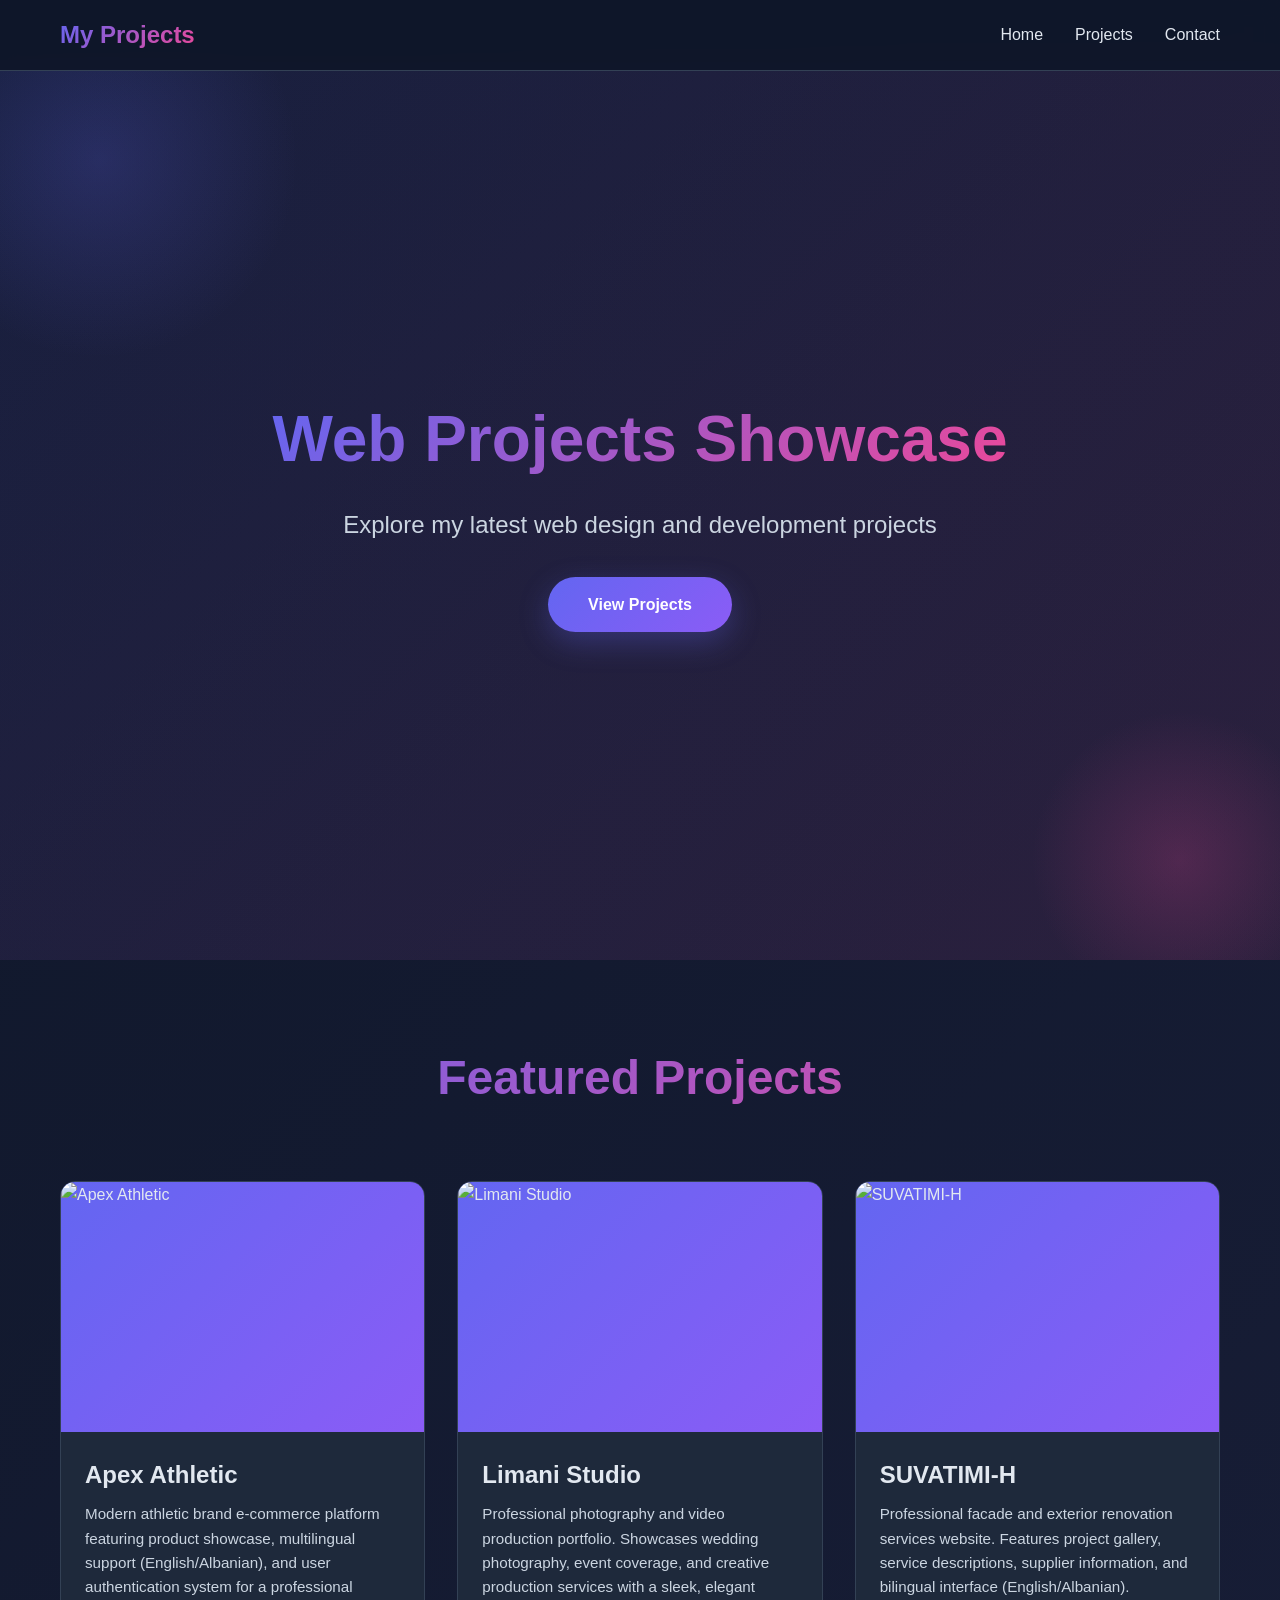
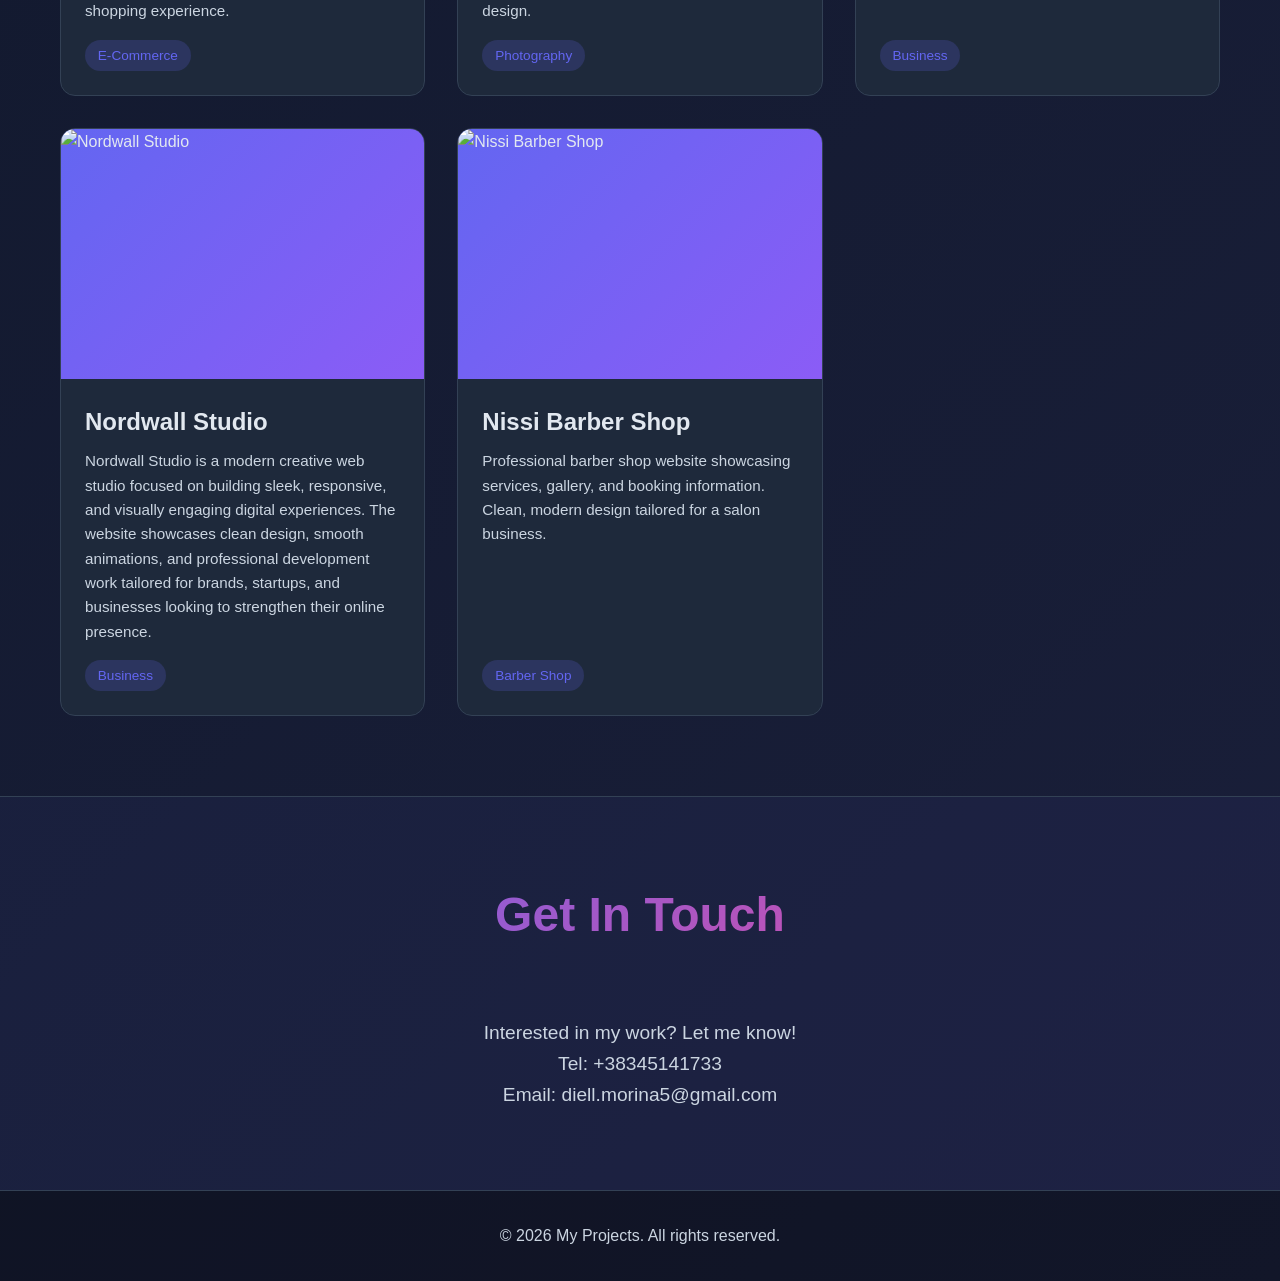
==== index.html @ 48c9862f "Add files via upload" ====
<!DOCTYPE html>
<html lang="en">
<head>
    <meta charset="UTF-8">
    <meta name="viewport" content="width=device-width, initial-scale=1.0">
    <title>My Projects - Web Portfolio</title>
    <link rel="stylesheet" href="styles.css">
</head>
<body>
    <!-- Navigation Bar -->
    <nav class="navbar">
        <div class="container">
            <div class="logo">My Projects</div>
            <div class="hamburger" id="hamburger">
                <span></span>
                <span></span>
                <span></span>
            </div>
            <ul class="nav-links" id="navLinks">
                <li><a href="#home">Home</a></li>
                <li><a href="#projects">Projects</a></li>
                <li><a href="#contact">Contact</a></li>
            </ul>
        </div>
    </nav>

    <!-- Hero Section -->
    <section id="home" class="hero">
        <div class="hero-content">
            <h1>Web Projects Showcase</h1>
            <p>Explore my latest web design and development projects</p>
            <a href="#projects" class="cta-button">View Projects</a>
        </div>
    </section>

    <!-- Projects Section -->
    <section id="projects" class="projects">
        <div class="container">
            <h2 class="section-title">Featured Projects</h2>
            <div class="projects-grid" id="projectsContainer">
                <!-- Projects will be loaded here dynamically -->
            </div>
        </div>
    </section>

    <!-- Modal for Project Details -->
    <div id="projectModal" class="modal">
        <div class="modal-content">
            <span class="close">&times;</span>
            <div class="modal-body">
                <img id="modalImage" src="" alt="Project">
                <div class="modal-details">
                    <h2 id="modalTitle"></h2>
                    <p id="modalDescription"></p>
                    <a id="modalLink" href="" target="_blank" class="visit-button">Visit Website</a>
                </div>
            </div>
        </div>
    </div>

    <!-- Contact Section -->
    <section id="contact" class="contact">
        <div class="container">
            <h2 class="section-title">Get In Touch</h2>
            <p>Interested in my work? Let me know!</p>
            <p>Tel: +38345141733</p>
            <p>Email: diell.morina5@gmail.com</p>
        </div>
    </section>

    <!-- Footer -->
    <footer class="footer">
        <div class="container">
            <p>&copy; 2026 My Projects. All rights reserved.</p>
        </div>
    </footer>

    <script src="script.js"></script>
</body>
</html>
---- styles.css ----
* {
    margin: 0;
    padding: 0;
    box-sizing: border-box;
}

:root {
    --primary-color: #6366f1;
    --secondary-color: #8b5cf6;
    --accent-color: #ec4899;
    --dark-bg: #0f172a;
    --card-bg: #1e293b;
    --text-light: #e2e8f0;
    --text-muted: #cbd5e1;
    --border-color: #334155;
}

body {
    font-family: 'Segoe UI', Tahoma, Geneva, Verdana, sans-serif;
    background: linear-gradient(135deg, var(--dark-bg) 0%, #1a1f3a 100%);
    color: var(--text-light);
    line-height: 1.6;
    overflow-x: hidden;
}

.container {
    max-width: 1200px;
    margin: 0 auto;
    padding: 0 20px;
}

/* Navigation Bar */
.navbar {
    position: fixed;
    top: 0;
    width: 100%;
    background: rgba(15, 23, 42, 0.95);
    backdrop-filter: blur(10px);
    border-bottom: 1px solid var(--border-color);
    z-index: 1000;
    padding: 1rem 0;
}

.navbar .container {
    display: flex;
    justify-content: space-between;
    align-items: center;
}

.logo {
    font-size: 1.5rem;
    font-weight: 700;
    background: linear-gradient(135deg, var(--primary-color), var(--accent-color));
    -webkit-background-clip: text;
    -webkit-text-fill-color: transparent;
    background-clip: text;
}

.nav-links {
    display: flex;
    list-style: none;
    gap: 2rem;
}

.nav-links a {
    color: var(--text-light);
    text-decoration: none;
    transition: color 0.3s ease;
    padding: 0.5rem 0;
}

.nav-links a:hover {
    color: var(--primary-color);
}

/* Hamburger Menu */
.hamburger {
    display: none;
    flex-direction: column;
    cursor: pointer;
    gap: 5px;
    z-index: 1001;
}

.hamburger span {
    width: 25px;
    height: 3px;
    background: var(--text-light);
    border-radius: 3px;
    transition: all 0.3s ease;
}

.hamburger.active span:nth-child(1) {
    transform: rotate(45deg) translate(10px, 10px);
}

.hamburger.active span:nth-child(2) {
    opacity: 0;
}

.hamburger.active span:nth-child(3) {
    transform: rotate(-45deg) translate(7px, -7px);
}

/* Hero Section */
.hero {
    margin-top: 60px;
    min-height: 100vh;
    display: flex;
    align-items: center;
    justify-content: center;
    background: linear-gradient(135deg, rgba(99, 102, 241, 0.1) 0%, rgba(236, 72, 153, 0.1) 100%);
    position: relative;
    overflow: hidden;
}

.hero::before {
    content: '';
    position: absolute;
    width: 400px;
    height: 400px;
    background: radial-gradient(circle, rgba(99, 102, 241, 0.2) 0%, transparent 70%);
    border-radius: 50%;
    top: -100px;
    left: -100px;
    animation: float 6s ease-in-out infinite;
}

.hero::after {
    content: '';
    position: absolute;
    width: 300px;
    height: 300px;
    background: radial-gradient(circle, rgba(236, 72, 153, 0.2) 0%, transparent 70%);
    border-radius: 50%;
    bottom: -50px;
    right: -50px;
    animation: float 8s ease-in-out infinite reverse;
}

.hero-content {
    position: relative;
    z-index: 1;
    text-align: center;
    animation: slideUp 0.8s ease-out;
}

.hero h1 {
    font-size: 4rem;
    font-weight: 800;
    margin-bottom: 1rem;
    background: linear-gradient(135deg, var(--primary-color), var(--accent-color));
    -webkit-background-clip: text;
    -webkit-text-fill-color: transparent;
    background-clip: text;
}

.hero p {
    font-size: 1.5rem;
    color: var(--text-muted);
    margin-bottom: 2rem;
}

.cta-button {
    display: inline-block;
    padding: 15px 40px;
    background: linear-gradient(135deg, var(--primary-color), var(--secondary-color));
    color: white;
    text-decoration: none;
    border-radius: 50px;
    font-weight: 600;
    transition: all 0.3s ease;
    box-shadow: 0 10px 30px rgba(99, 102, 241, 0.3);
}

.cta-button:hover {
    transform: translateY(-3px);
    box-shadow: 0 15px 40px rgba(99, 102, 241, 0.4);
}

/* Projects Section */
.projects {
    padding: 80px 0;
    position: relative;
}

.section-title {
    font-size: 3rem;
    font-weight: 800;
    text-align: center;
    margin-bottom: 4rem;
    background: linear-gradient(135deg, var(--primary-color), var(--accent-color));
    -webkit-background-clip: text;
    -webkit-text-fill-color: transparent;
    background-clip: text;
}

.projects-grid {
    display: grid;
    grid-template-columns: repeat(auto-fill, minmax(320px, 1fr));
    gap: 2rem;
    animation: slideUp 0.8s ease-out 0.2s both;
}

.project-card {
    background: var(--card-bg);
    border: 1px solid var(--border-color);
    border-radius: 15px;
    overflow: hidden;
    cursor: pointer;
    transition: all 0.3s ease;
    display: flex;
    flex-direction: column;
    height: 100%;
}

.project-card:hover {
    transform: translateY(-10px);
    border-color: var(--primary-color);
    box-shadow: 0 20px 40px rgba(99, 102, 241, 0.2);
}

.project-image {
    width: 100%;
    height: 250px;
    object-fit: cover;
    background: linear-gradient(135deg, var(--primary-color), var(--secondary-color));
    position: relative;
}

.project-info {
    padding: 1.5rem;
    flex-grow: 1;
    display: flex;
    flex-direction: column;
}

.project-title {
    font-size: 1.5rem;
    font-weight: 700;
    margin-bottom: 0.5rem;
    color: var(--text-light);
}

.project-description {
    color: var(--text-muted);
    font-size: 0.95rem;
    margin-bottom: 1rem;
    flex-grow: 1;
}

.project-tag {
    display: inline-block;
    background: rgba(99, 102, 241, 0.2);
    color: var(--primary-color);
    padding: 0.3rem 0.8rem;
    border-radius: 20px;
    font-size: 0.85rem;
    margin-top: auto;
    width: fit-content;
}

/* Modal */
.modal {
    display: none;
    position: fixed;
    z-index: 2000;
    left: 0;
    top: 0;
    width: 100%;
    height: 100%;
    background: rgba(0, 0, 0, 0.7);
    backdrop-filter: blur(5px);
    animation: fadeIn 0.3s ease;
}

.modal-content {
    background: var(--card-bg);
    margin: 5% auto;
    padding: 0;
    border-radius: 15px;
    width: 90%;
    max-width: 800px;
    border: 1px solid var(--border-color);
    overflow: hidden;
    animation: slideDown 0.3s ease;
}

.modal-body {
    display: grid;
    grid-template-columns: 1fr 1fr;
    gap: 2rem;
    padding: 2rem;
}

#modalImage {
    width: 100%;
    height: 300px;
    object-fit: cover;
    border-radius: 10px;
}

.modal-details h2 {
    font-size: 2rem;
    margin-bottom: 1rem;
    color: var(--text-light);
}

.modal-details p {
    color: var(--text-muted);
    margin-bottom: 1.5rem;
    line-height: 1.8;
}

.visit-button {
    display: inline-block;
    padding: 12px 30px;
    background: linear-gradient(135deg, var(--primary-color), var(--secondary-color));
    color: white;
    text-decoration: none;
    border-radius: 8px;
    font-weight: 600;
    transition: all 0.3s ease;
}

.visit-button:hover {
    transform: scale(1.05);
    box-shadow: 0 10px 25px rgba(99, 102, 241, 0.3);
}

.close {
    position: absolute;
    right: 20px;
    top: 20px;
    font-size: 2rem;
    font-weight: bold;
    color: var(--text-muted);
    cursor: pointer;
    transition: color 0.3s ease;
    z-index: 10;
}

.close:hover {
    color: var(--text-light);
}

/* Contact Section */
.contact {
    padding: 80px 0;
    text-align: center;
    background: rgba(99, 102, 241, 0.05);
    border-top: 1px solid var(--border-color);
}

.contact p {
    font-size: 1.2rem;
    color: var(--text-muted);
}

/* Footer */
.footer {
    background: rgba(0, 0, 0, 0.3);
    border-top: 1px solid var(--border-color);
    padding: 2rem 0;
    text-align: center;
    color: var(--text-muted);
}

/* Animations */
@keyframes float {
    0%, 100% {
        transform: translate(0, 0);
    }
    50% {
        transform: translate(30px, 30px);
    }
}

@keyframes slideUp {
    from {
        opacity: 0;
        transform: translateY(30px);
    }
    to {
        opacity: 1;
        transform: translateY(0);
    }
}

@keyframes slideDown {
    from {
        opacity: 0;
        transform: translateY(-30px);
    }
    to {
        opacity: 1;
        transform: translateY(0);
    }
}

@keyframes fadeIn {
    from {
        opacity: 0;
    }
    to {
        opacity: 1;
    }
}

/* Responsive Design */
@media (max-width: 1024px) {
    .container {
        padding: 0 30px;
    }

    .hero h1 {
        font-size: 3rem;
    }

    .section-title {
        font-size: 2.5rem;
    }

    .projects-grid {
        grid-template-columns: repeat(auto-fill, minmax(280px, 1fr));
        gap: 1.5rem;
    }

    .navbar .container {
        padding: 0 20px;
    }
}

@media (max-width: 768px) {
    .container {
        padding: 0 20px;
    }

    .navbar .container {
        padding: 0 15px;
    }

    .hamburger {
        display: flex;
    }

    .nav-links {
        position: absolute;
        top: 70px;
        left: 0;
        width: 100%;
        flex-direction: column;
        background: rgba(15, 23, 42, 0.98);
        backdrop-filter: blur(10px);
        gap: 0;
        border-bottom: 1px solid var(--border-color);
        max-height: 0;
        overflow: hidden;
        transition: max-height 0.3s ease;
        z-index: 999;
    }

    .nav-links.active {
        max-height: 300px;
    }

    .nav-links li {
        padding: 1rem 0;
        border-bottom: 1px solid var(--border-color);
    }

    .nav-links a {
        display: block;
        padding: 0 20px;
    }

    .hero {
        margin-top: 70px;
        min-height: 70vh;
        padding: 2rem 0;
    }

    .hero::before,
    .hero::after {
        width: 250px;
        height: 250px;
        opacity: 0.5;
    }

    .hero h1 {
        font-size: 2.5rem;
        line-height: 1.2;
    }

    .hero p {
        font-size: 1.1rem;
    }

    .cta-button {
        padding: 12px 32px;
        font-size: 0.95rem;
    }

    .section-title {
        font-size: 2rem;
        margin-bottom: 2.5rem;
    }

    .projects {
        padding: 60px 0;
    }

    .projects-grid {
        grid-template-columns: 1fr;
        gap: 1.5rem;
    }

    .project-card {
        border-radius: 12px;
    }

    .project-image {
        height: 200px;
    }

    .project-info {
        padding: 1.2rem;
    }

    .project-title {
        font-size: 1.3rem;
    }

    .modal-content {
        width: 95%;
        margin: 20% auto;
        padding: 0;
    }

    .modal-body {
        grid-template-columns: 1fr;
        gap: 1.5rem;
        padding: 1.5rem;
    }

    #modalImage {
        height: 250px;
        max-height: 40vh;
    }

    .modal-details h2 {
        font-size: 1.5rem;
    }

    .modal-details p {
        font-size: 0.95rem;
    }

    .close {
        right: 15px;
        top: 15px;
        font-size: 1.5rem;
    }

    .contact {
        padding: 60px 0;
    }

    .contact p {
        font-size: 1rem;
        line-height: 1.8;
    }

    .footer {
        padding: 1.5rem 0;
    }
}

@media (max-width: 480px) {
    .container {
        padding: 0 15px;
    }

    .logo {
        font-size: 1.2rem;
    }

    .hamburger span {
        width: 22px;
        height: 2.5px;
    }

    .navbar {
        padding: 0.75rem 0;
    }

    .hero {
        margin-top: 60px;
        min-height: 60vh;
        padding: 1rem 0;
    }

    .hero::before,
    .hero::after {
        width: 150px;
        height: 150px;
        opacity: 0.3;
    }

    .hero h1 {
        font-size: 1.8rem;
        line-height: 1.2;
        margin-bottom: 1rem;
    }

    .hero p {
        font-size: 0.95rem;
        margin-bottom: 1.5rem;
    }

    .cta-button {
        padding: 11px 28px;
        font-size: 0.9rem;
        min-width: 120px;
    }

    .section-title {
        font-size: 1.5rem;
        margin-bottom: 2rem;
    }

    .projects {
        padding: 40px 0;
    }

    .projects-grid {
        gap: 1rem;
    }

    .project-card {
        border-radius: 10px;
    }

    .project-image {
        height: 180px;
    }

    .project-info {
        padding: 1rem;
    }

    .project-title {
        font-size: 1.1rem;
    }

    .project-description {
        font-size: 0.9rem;
        margin-bottom: 0.8rem;
    }

    .project-tag {
        font-size: 0.75rem;
        padding: 0.25rem 0.6rem;
    }

    .modal-content {
        width: 98%;
        margin: 30% auto;
    }

    .modal-body {
        padding: 1.2rem;
        gap: 1rem;
    }

    #modalImage {
        height: 180px;
        border-radius: 8px;
    }

    .modal-details h2 {
        font-size: 1.3rem;
        margin-bottom: 0.8rem;
    }

    .modal-details p {
        font-size: 0.9rem;
        margin-bottom: 1.2rem;
    }

    .visit-button {
        padding: 10px 25px;
        font-size: 0.9rem;
        min-width: 100px;
    }

    .close {
        right: 12px;
        top: 12px;
        font-size: 1.3rem;
    }

    .contact {
        padding: 40px 0;
    }

    .contact p {
        font-size: 0.9rem;
        line-height: 1.6;
        margin-bottom: 0.8rem;
    }

    .footer {
        padding: 1.2rem 0;
        font-size: 0.85rem;
    }
}

@media (max-width: 320px) {
    .logo {
        font-size: 1rem;
    }

    .hero h1 {
        font-size: 1.4rem;
    }

    .hero p {
        font-size: 0.85rem;
    }

    .cta-button {
        padding: 10px 24px;
        font-size: 0.85rem;
    }

    .section-title {
        font-size: 1.3rem;
    }

    .project-title {
        font-size: 1rem;
    }

    .contact p {
        font-size: 0.85rem;
    }
}
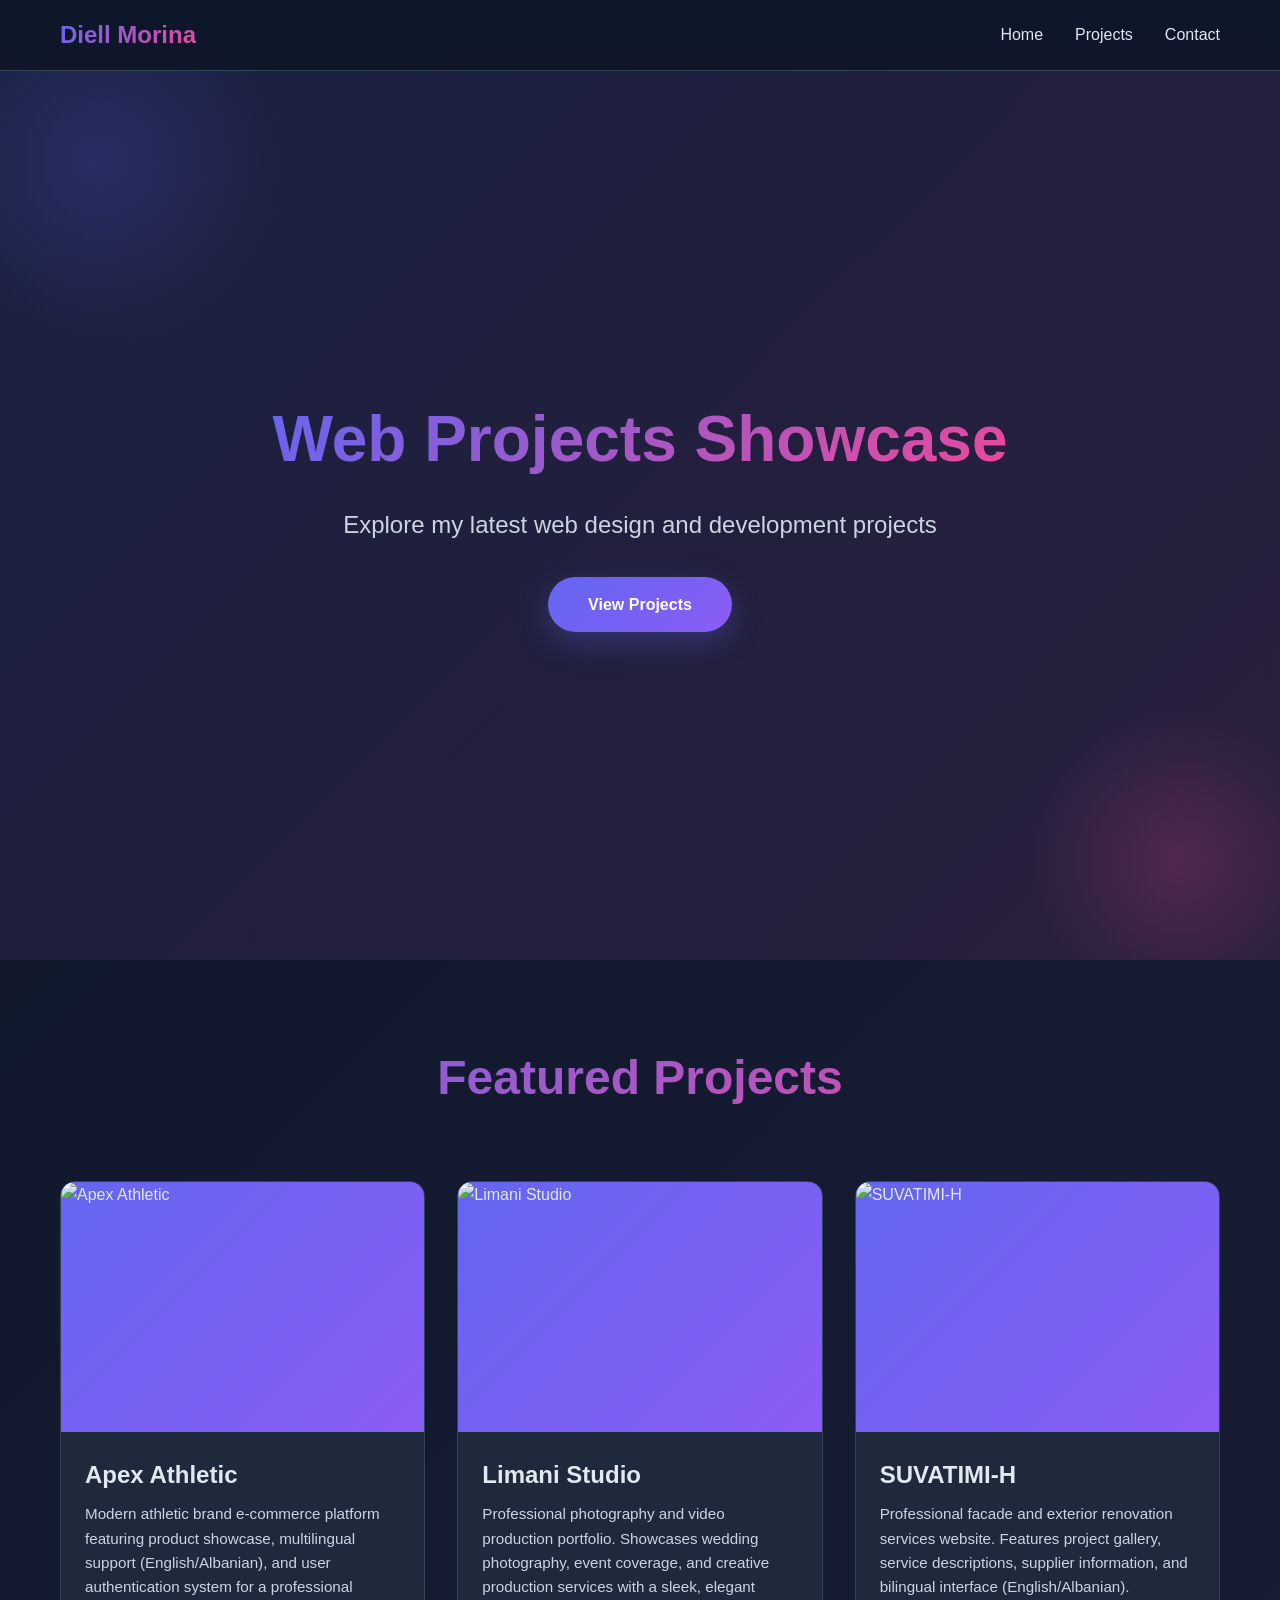
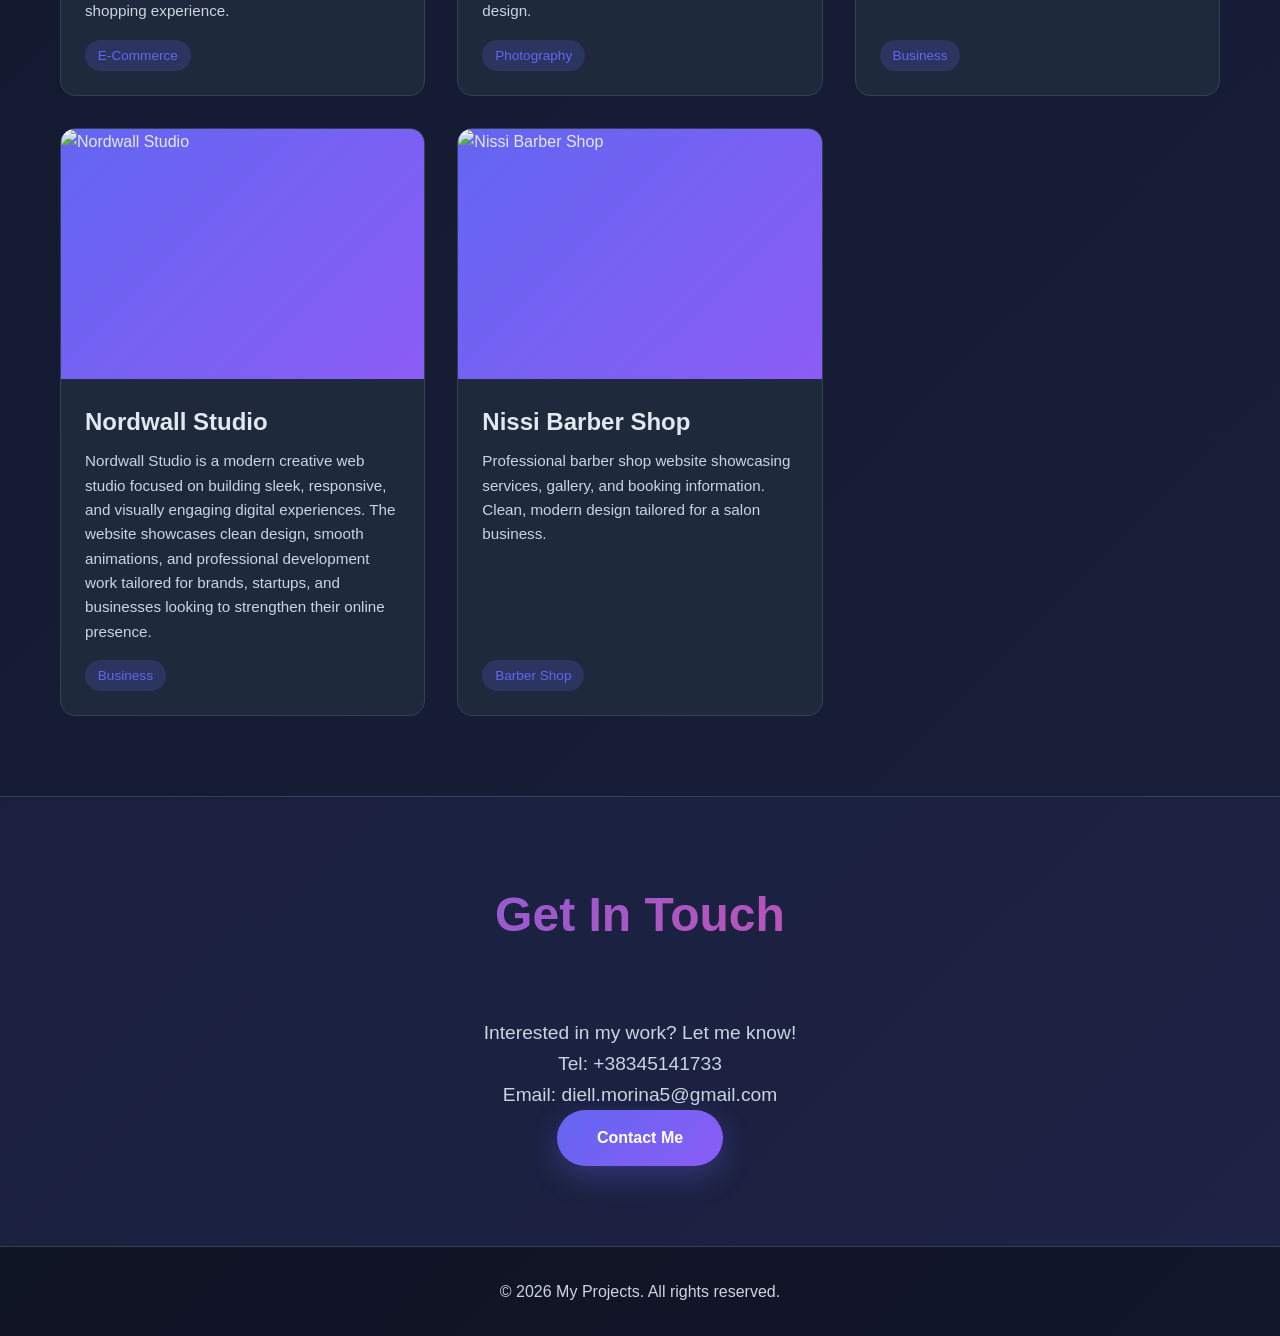
==== commit c16791b6: "Add files via upload" ====
--- a/index.html
+++ b/index.html
@@ -10,7 +10,7 @@
     <!-- Navigation Bar -->
     <nav class="navbar">
         <div class="container">
-            <div class="logo">My Projects</div>
+            <div class="logo">Diell Morina</div>
             <div class="hamburger" id="hamburger">
                 <span></span>
                 <span></span>
@@ -65,6 +65,7 @@
             <p>Interested in my work? Let me know!</p>
             <p>Tel: +38345141733</p>
             <p>Email: diell.morina5@gmail.com</p>
+            <a href="contact.html" class="cta-button contact-me">Contact Me</a>
         </div>
     </section>
 
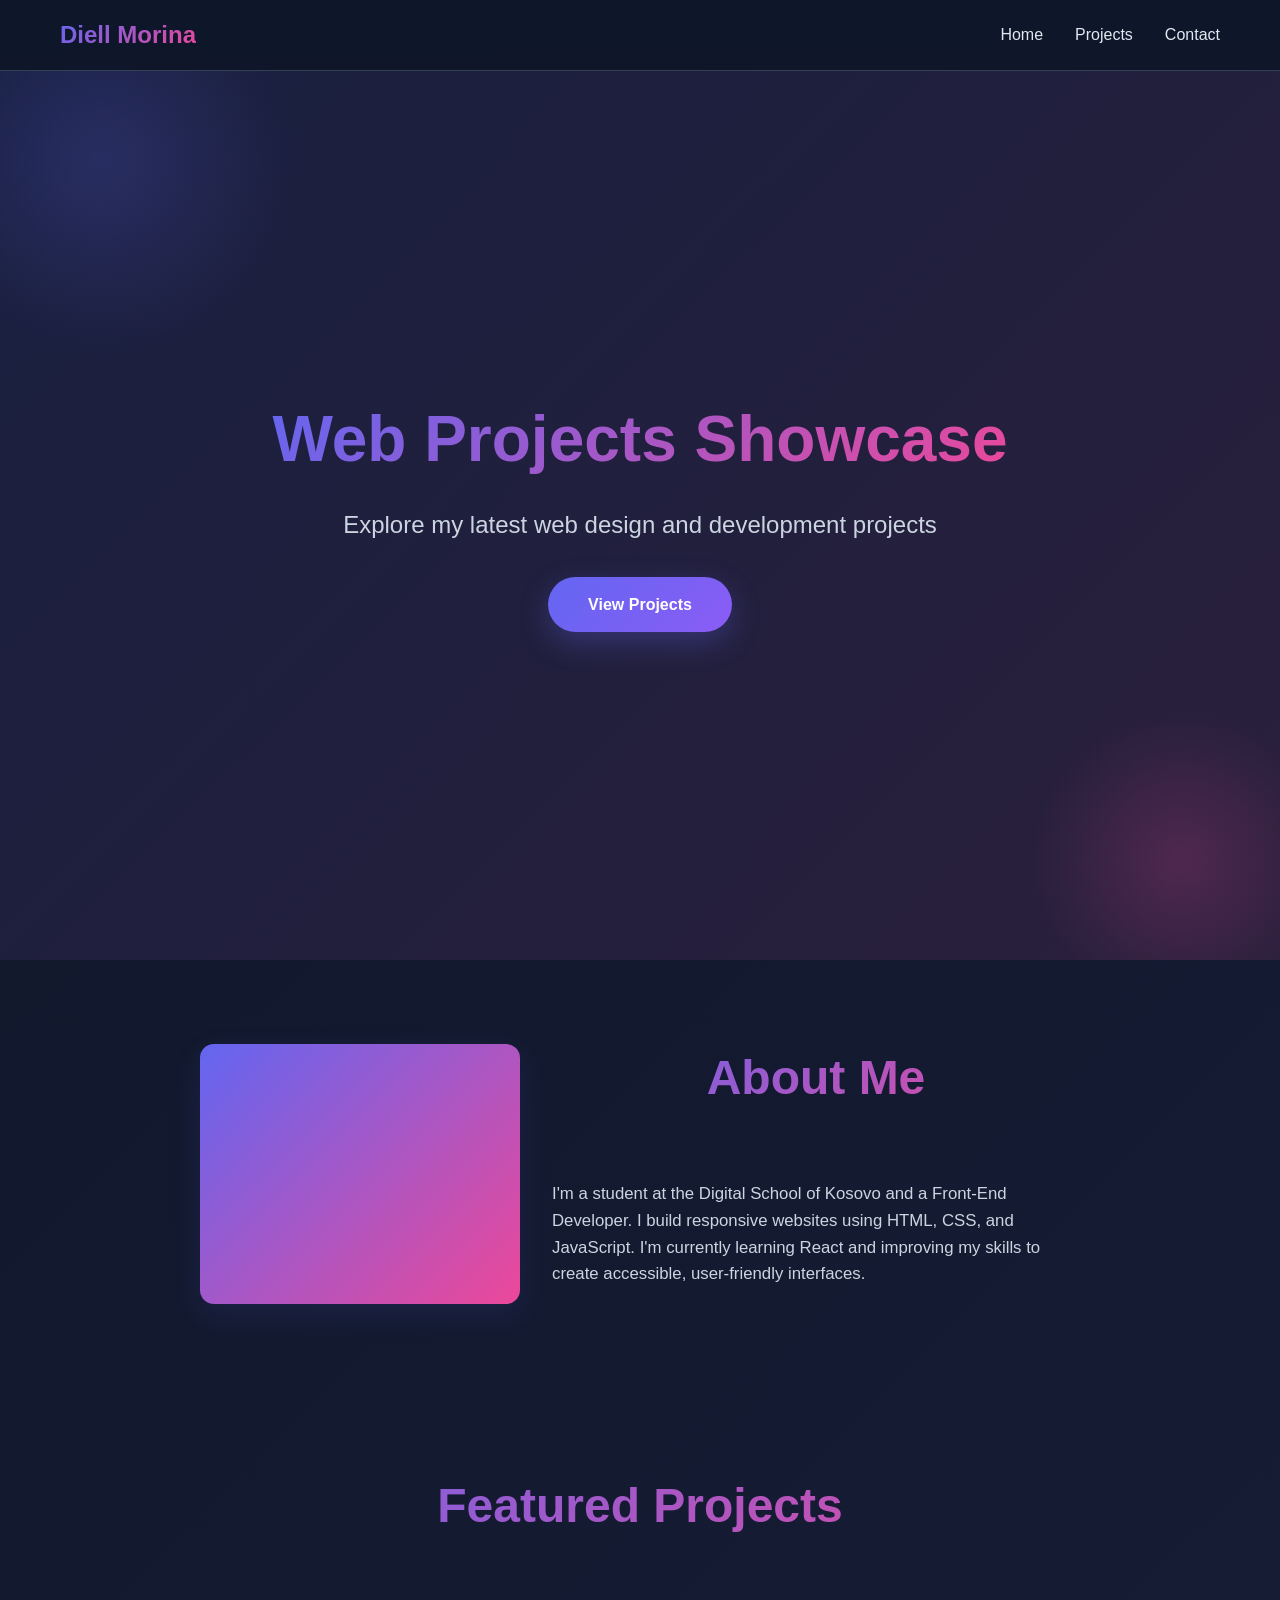
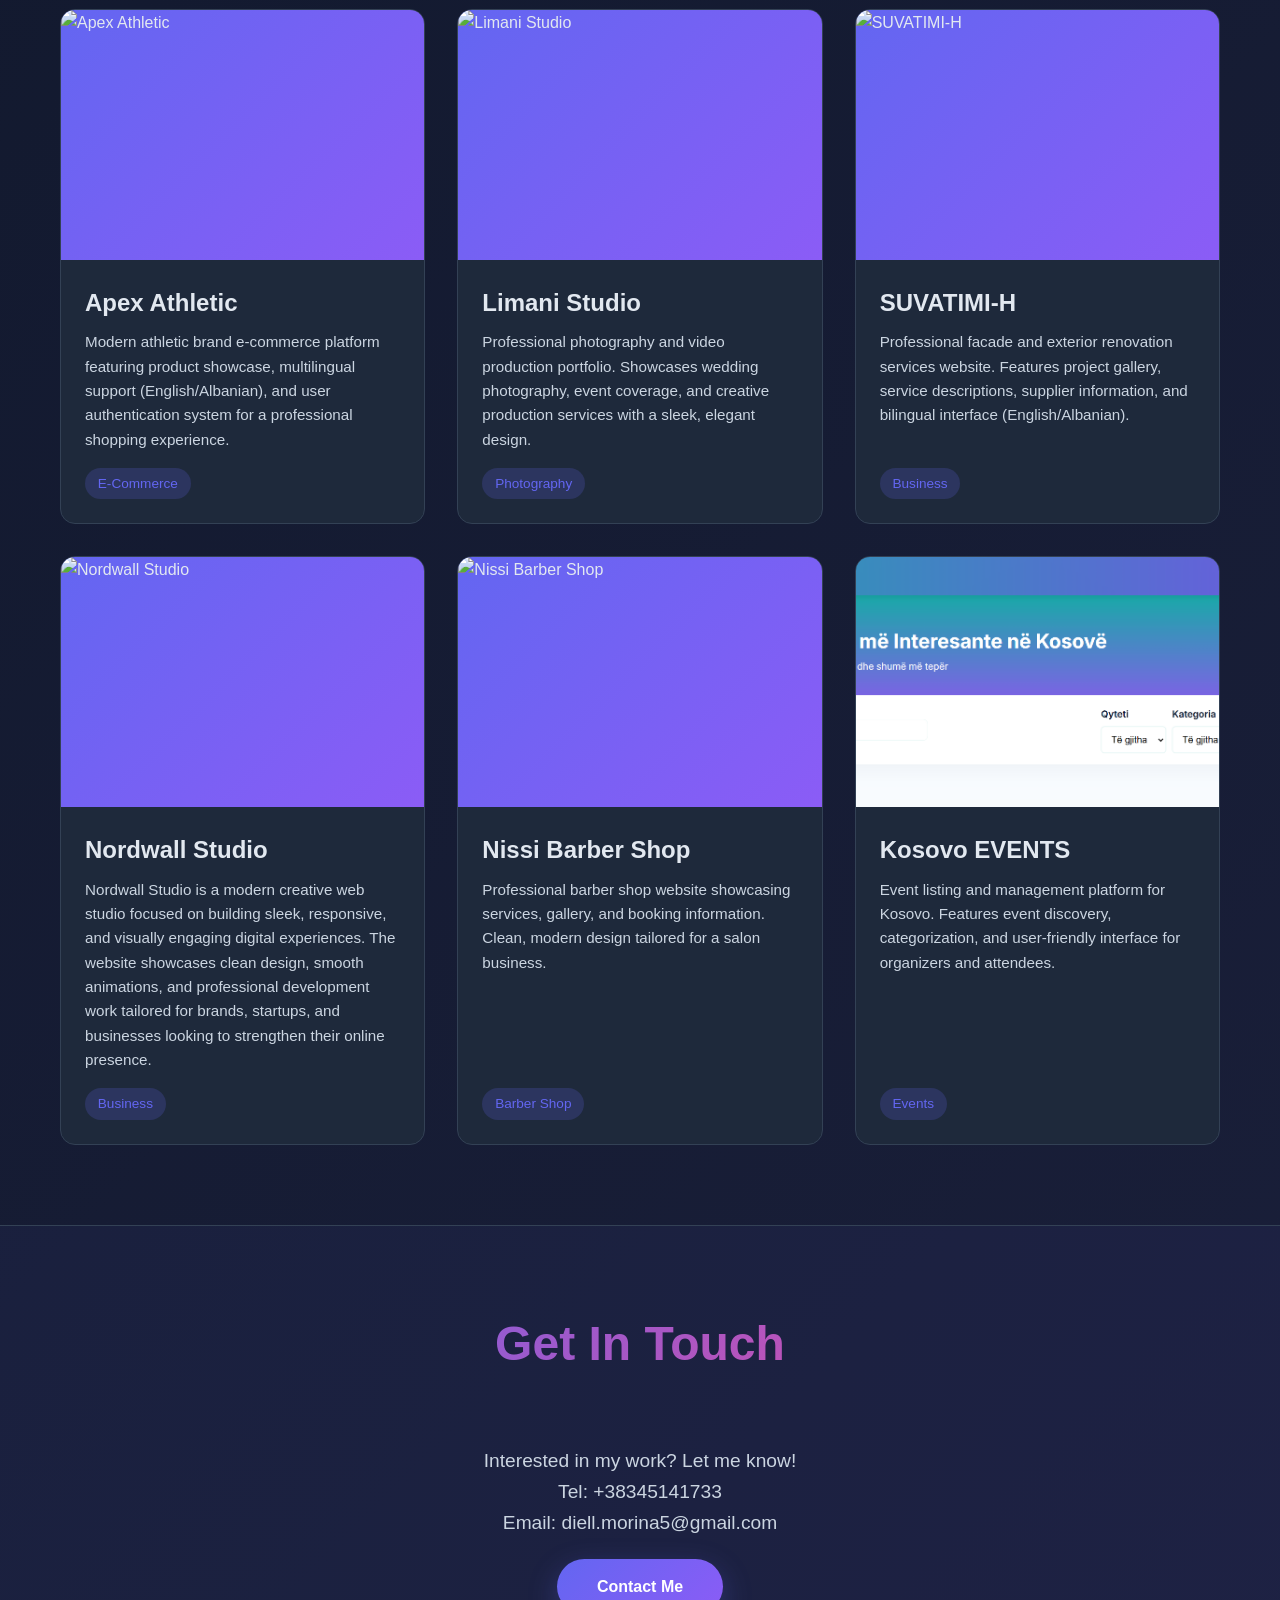
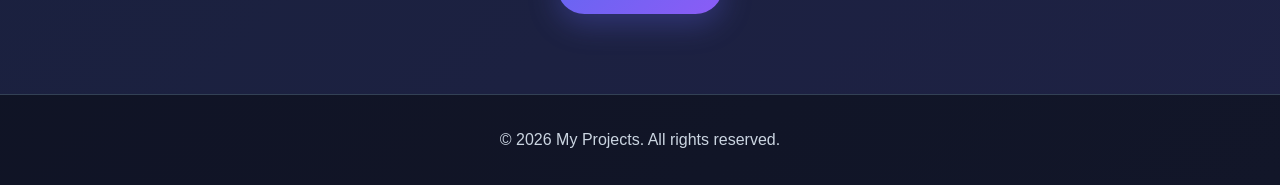
==== commit e0d322e4: "Add files via upload" ====
--- a/index.html
+++ b/index.html
@@ -30,6 +30,18 @@
             <h1>Web Projects Showcase</h1>
             <p>Explore my latest web design and development projects</p>
             <a href="#projects" class="cta-button">View Projects</a>
+        </div>
+    </section>
+
+    <!-- About Section -->
+    <section id="about" class="about">
+        <div class="container about-grid">
+            <div class="about-photo" aria-hidden="true"></div>
+            <div class="about-content">
+                <h2 class="section-title">About Me</h2>
+                <p>I'm a student at the Digital School of Kosovo and a Front-End Developer. I build responsive websites using HTML, CSS, and JavaScript. I'm currently learning React and improving my skills to create accessible, user-friendly interfaces.</p>
+                
+            </div>
         </div>
     </section>
 
--- a/styles.css
+++ b/styles.css
@@ -282,8 +282,9 @@
     width: 90%;
     max-width: 800px;
     border: 1px solid var(--border-color);
-    overflow: hidden;
+    overflow: visible;
     animation: slideDown 0.3s ease;
+    position: relative;
 }
 
 .modal-body {
@@ -291,6 +292,7 @@
     grid-template-columns: 1fr 1fr;
     gap: 2rem;
     padding: 2rem;
+    position: relative;
 }
 
 #modalImage {
@@ -298,6 +300,7 @@
     height: 300px;
     object-fit: cover;
     border-radius: 10px;
+    position: relative;
 }
 
 .modal-details h2 {
@@ -330,18 +333,28 @@
 
 .close {
     position: absolute;
-    right: 20px;
-    top: 20px;
+    right: 22px;
+    top: 22px;
     font-size: 2rem;
     font-weight: bold;
-    color: var(--text-muted);
+    color: rgba(255, 255, 255, 0.9);
     cursor: pointer;
-    transition: color 0.3s ease;
+    transition: all 0.3s ease;
     z-index: 10;
+    background: rgba(0, 0, 0, 0.5);
+    width: 40px;
+    height: 40px;
+    display: flex;
+    align-items: center;
+    justify-content: center;
+    border-radius: 50%;
+    backdrop-filter: blur(5px);
 }
 
 .close:hover {
-    color: var(--text-light);
+    color: white;
+    background: rgba(0, 0, 0, 0.7);
+    transform: scale(1.1);
 }
 
 /* Contact Section */
@@ -355,6 +368,112 @@
 .contact p {
     font-size: 1.2rem;
     color: var(--text-muted);
+}
+
+/* Contact Me button inside contact section */
+.contact .contact-me {
+    display: inline-block;
+    margin-top: 1.25rem;
+}
+
+/* Contact Form Section */
+.contact-form-section {
+    padding: 60px 0 100px;
+    background: transparent;
+}
+
+.contact-form {
+    max-width: 860px;
+    margin: 0 auto;
+    display: flex;
+    flex-direction: column;
+    gap: 1rem;
+    align-items: stretch;
+    width: 100%;
+    box-sizing: border-box;
+}
+
+.form-grid {
+    display: grid;
+    grid-template-columns: repeat(2, 1fr);
+    gap: 1rem;
+}
+
+.contact-form input,
+.contact-form textarea {
+    padding: 14px 16px;
+    border-radius: 10px;
+    border: 1px solid var(--border-color);
+    background: rgba(255,255,255,0.02);
+    color: var(--text-light);
+    outline: none;
+    width: 100%;
+}
+
+.contact-form textarea {
+    grid-column: 1 / -1;
+    min-height: 140px;
+    resize: vertical;
+}
+
+.contact-form button.cta-button {
+    align-self: center;
+    padding: 12px 36px;
+    border-radius: 40px;
+}
+
+/* About Section */
+.about {
+    padding: 80px 0;
+    background: transparent;
+}
+
+.about-grid {
+    display: grid;
+    grid-template-columns: 320px 1fr;
+    gap: 2rem;
+    align-items: center;
+    max-width: 920px;
+    margin: 0 auto;
+    justify-content: center;
+}
+
+.about-photo {
+    width: 100%;
+    height: 260px;
+    background: linear-gradient(135deg, var(--primary-color), var(--accent-color));
+    border-radius: 14px;
+    box-shadow: 0 10px 30px rgba(99,102,241,0.12);
+}
+
+.about-content p {
+    color: var(--text-muted);
+    font-size: 1.05rem;
+    margin-bottom: 1.25rem;
+}
+
+.about-content {
+    justify-self: center;
+    max-width: 560px;
+}
+
+@media (max-width: 768px) {
+    .about-grid {
+        grid-template-columns: 1fr;
+        text-align: center;
+    }
+
+    .about-photo {
+        margin: 0 auto 1rem;
+        height: 200px;
+        width: 80%;
+    }
+}
+
+@media (max-width: 768px) {
+    .form-grid {
+        grid-template-columns: 1fr;
+    }
 }
 
 /* Footer */
@@ -560,6 +679,8 @@
         right: 15px;
         top: 15px;
         font-size: 1.5rem;
+        width: 38px;
+        height: 38px;
     }
 
     .contact {
@@ -698,6 +819,8 @@
         right: 12px;
         top: 12px;
         font-size: 1.3rem;
+        width: 35px;
+        height: 35px;
     }
 
     .contact {
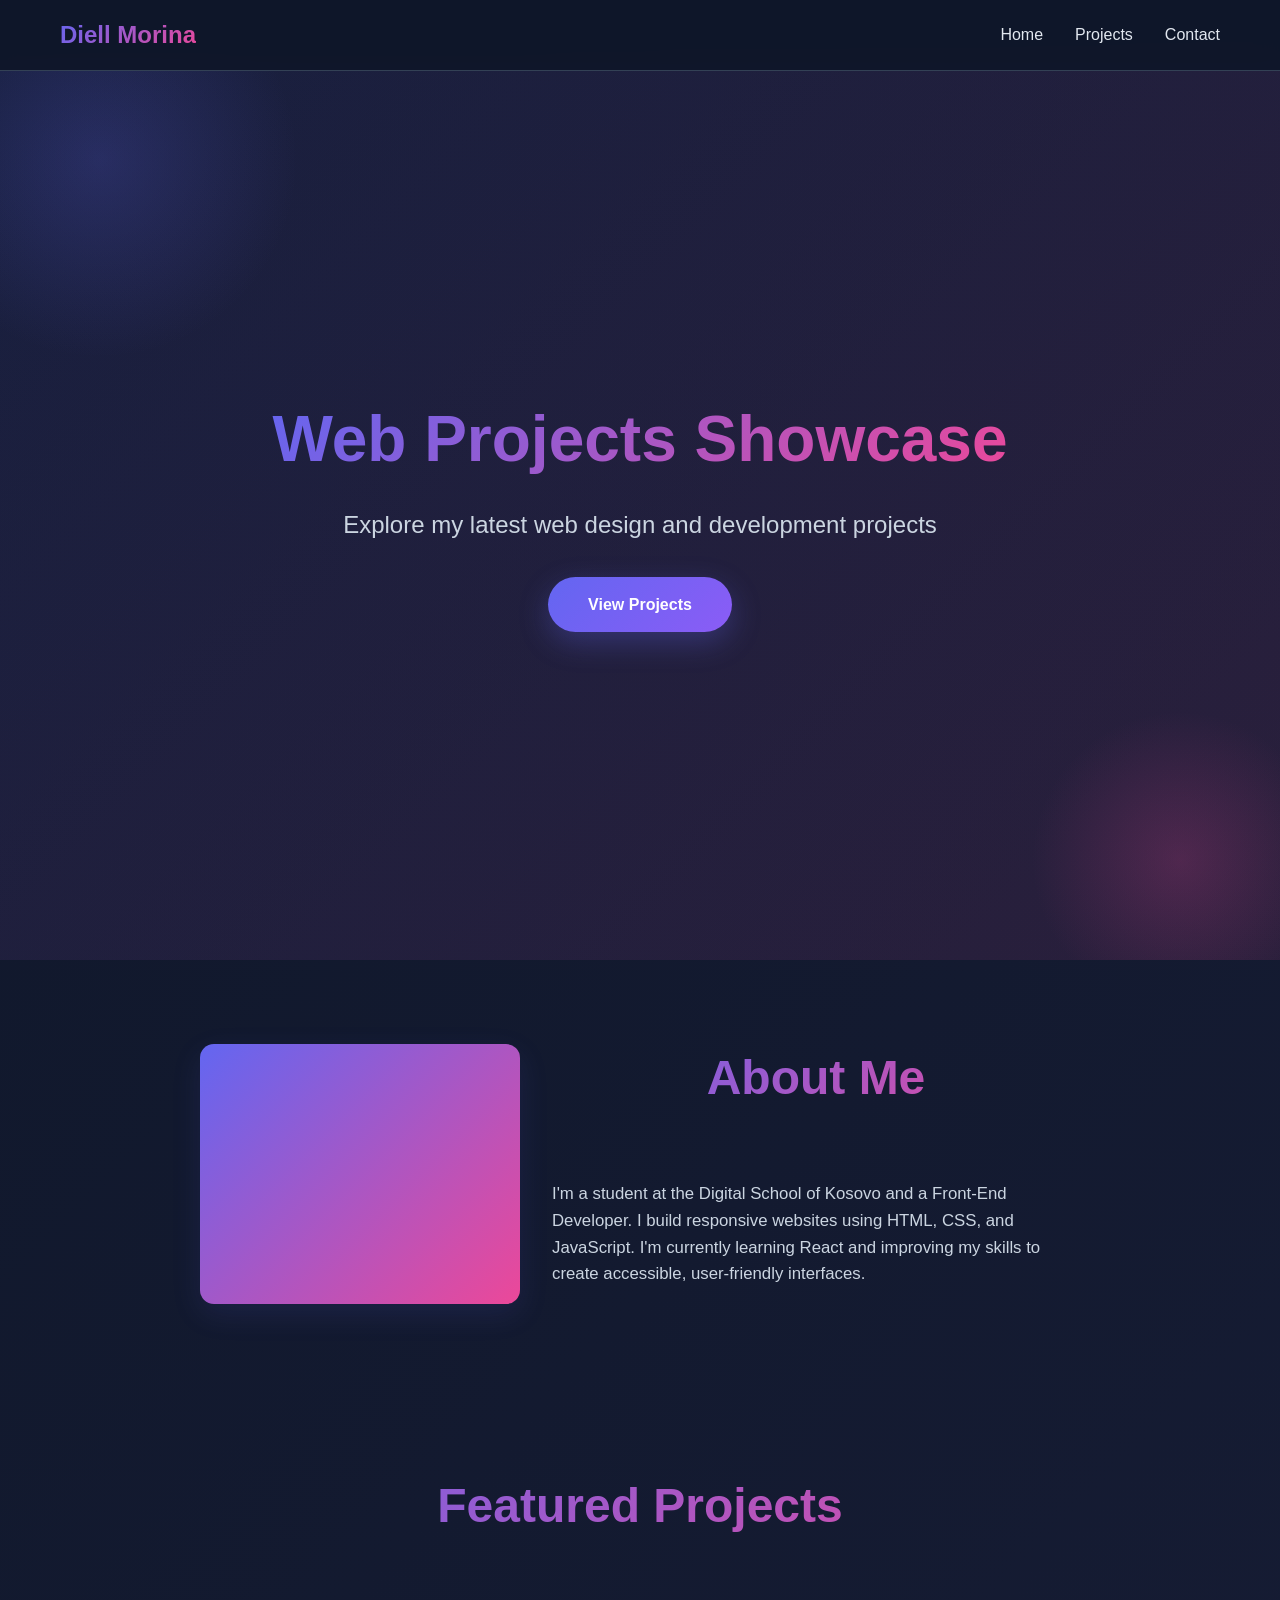
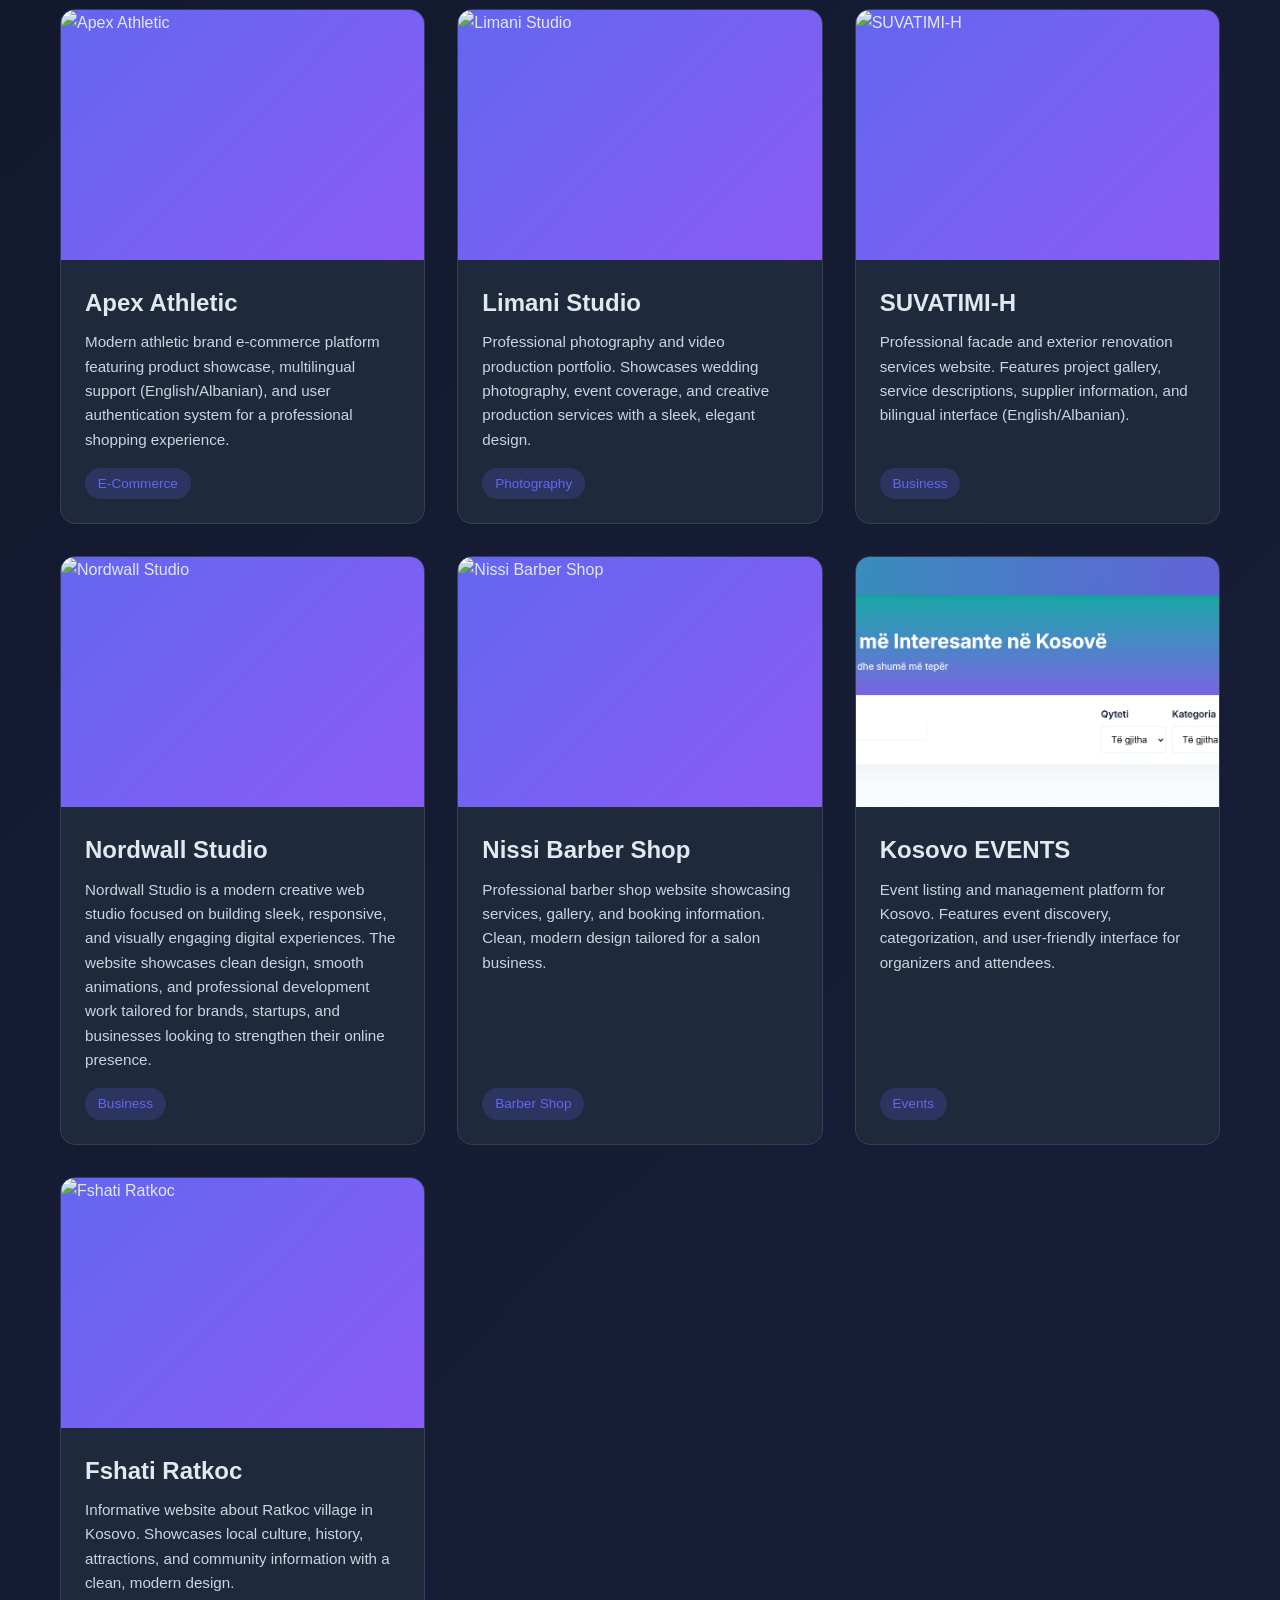
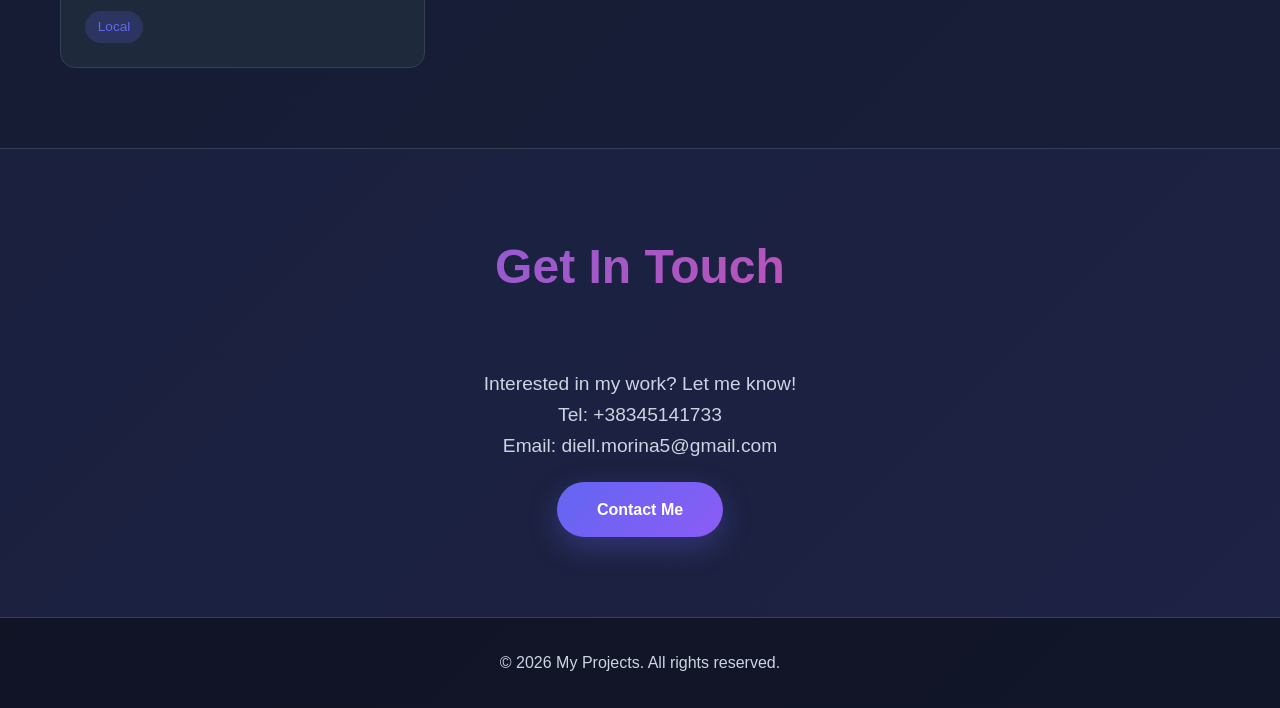
==== commit 30bd739d: "Add files via upload" ====
--- a/index.html
+++ b/index.html
@@ -1,10 +1,27 @@
 <!DOCTYPE html>
 <html lang="en">
 <head>
+    <!-- Google tag (gtag.js) -->
+<script async src="https://www.googletagmanager.com/gtag/js?id=G-41D8GFXXLB"></script>
+<script>
+  window.dataLayer = window.dataLayer || [];
+  function gtag(){dataLayer.push(arguments);}
+  gtag('js', new Date());
+
+  gtag('config', 'G-41D8GFXXLB');
+</script>
     <meta charset="UTF-8">
     <meta name="viewport" content="width=device-width, initial-scale=1.0">
-    <title>My Projects - Web Portfolio</title>
+    <title>Diell Morina - Web Portfolio</title>
     <link rel="stylesheet" href="styles.css">
+    <!-- Google tag (gtag.js) -->
+    <script async src="https://www.googletagmanager.com/gtag/js?id=G-41D8GFXXLB"></script>
+    <script>
+      window.dataLayer = window.dataLayer || [];
+      function gtag(){dataLayer.push(arguments);}
+      gtag('js', new Date());
+      gtag('config', 'G-41D8GFXXLB');
+    </script>
 </head>
 <body>
     <!-- Navigation Bar -->
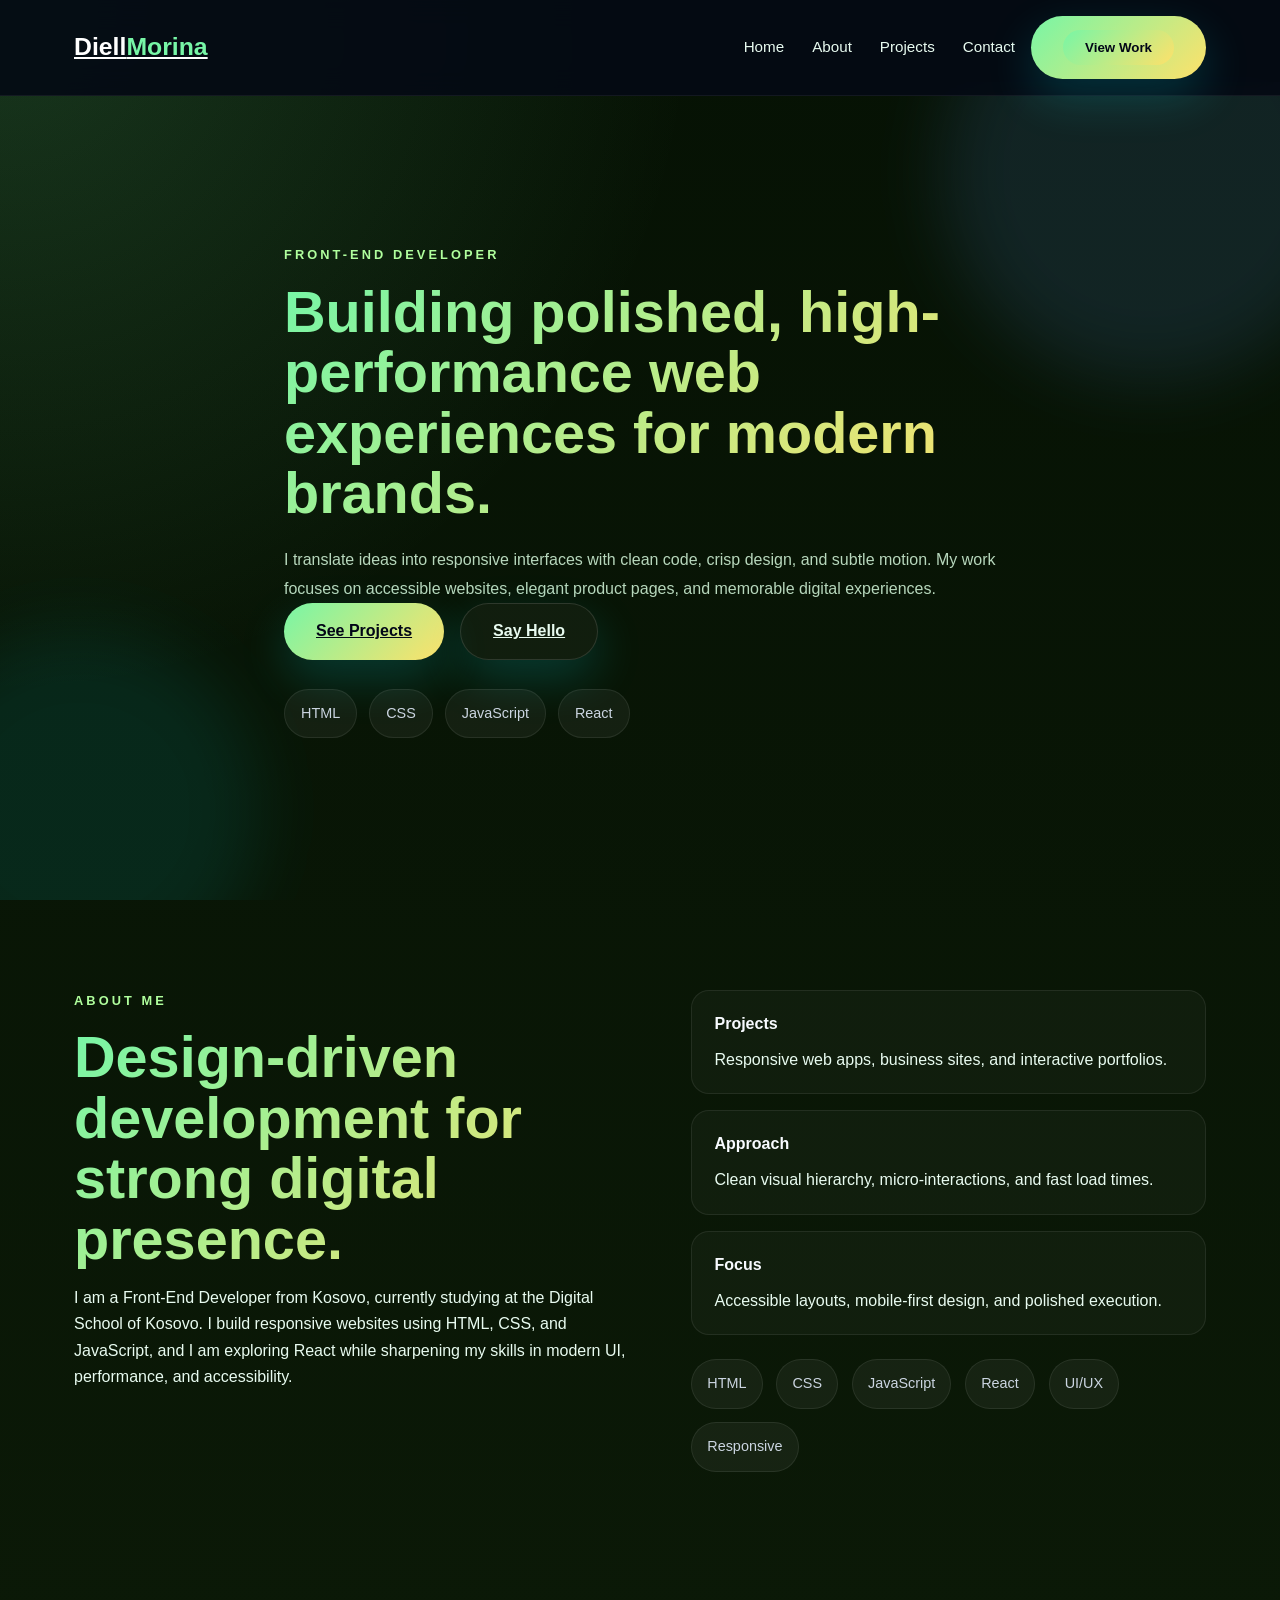
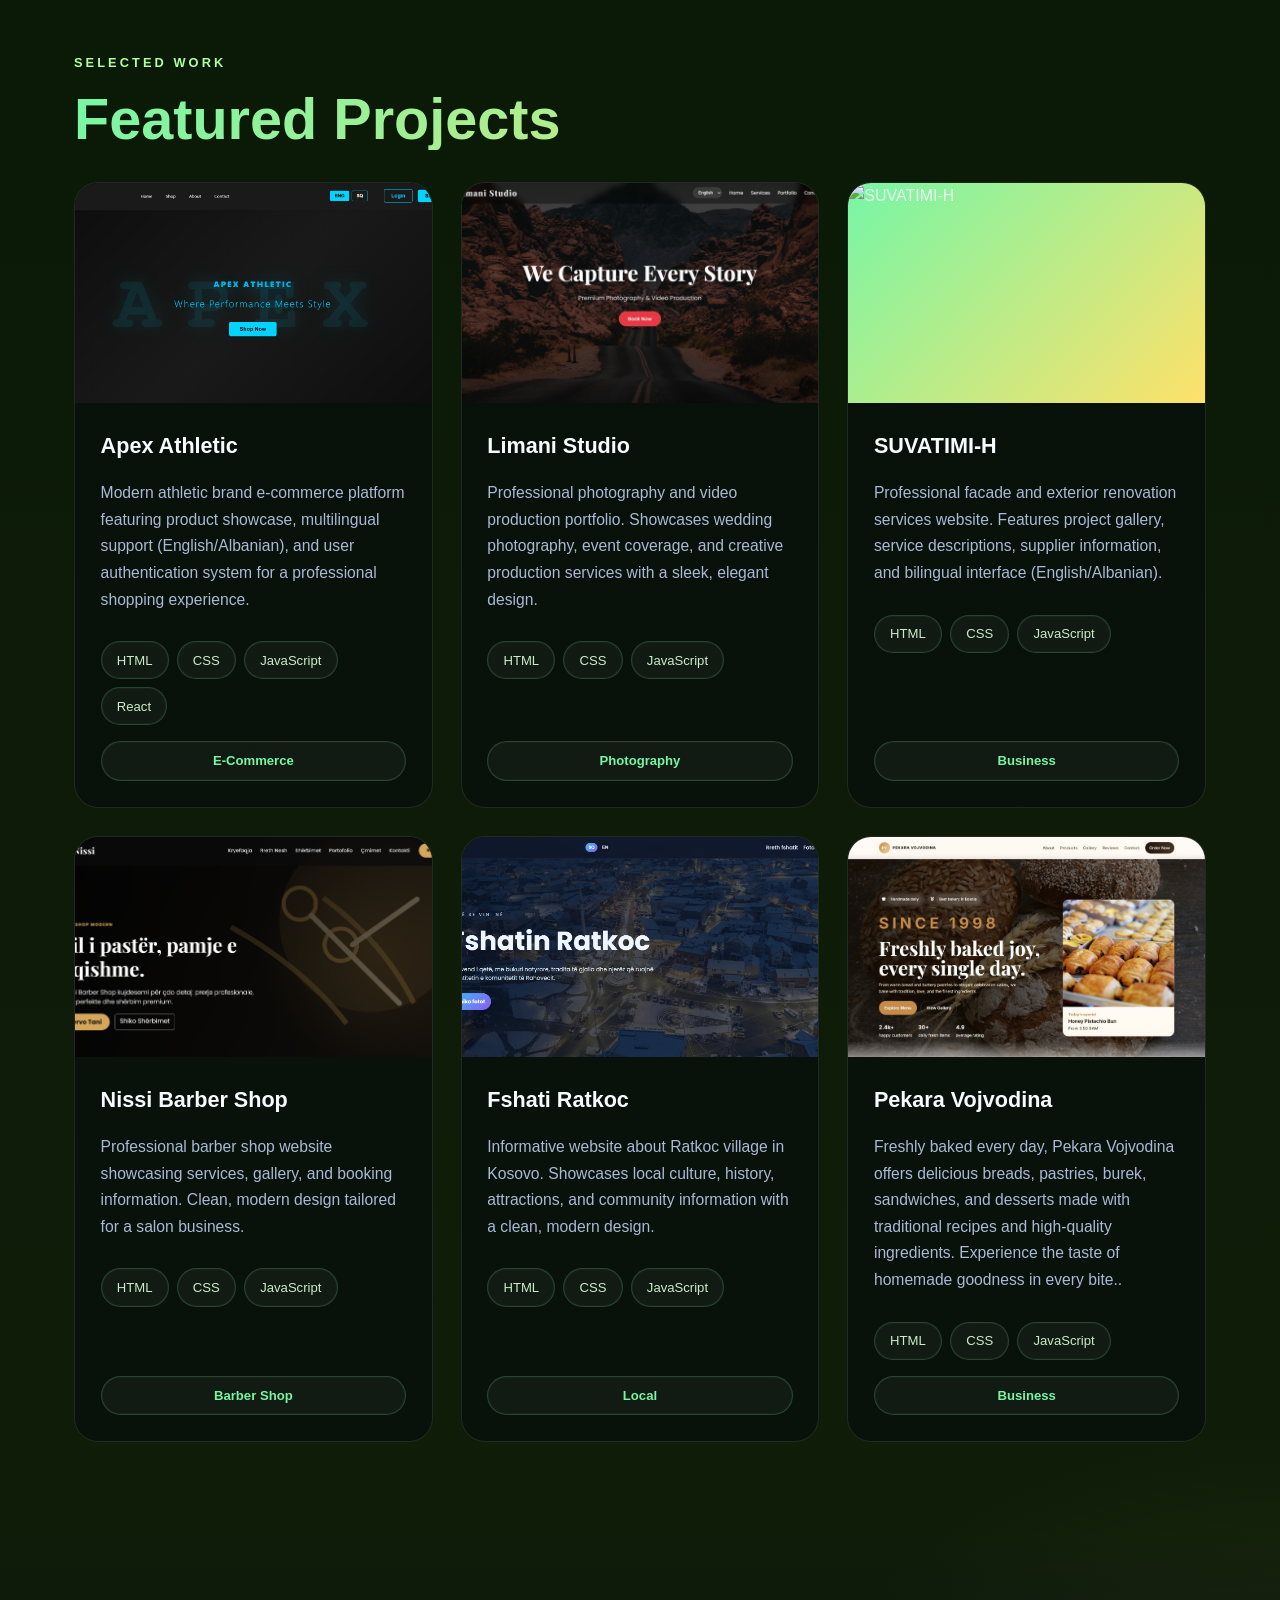
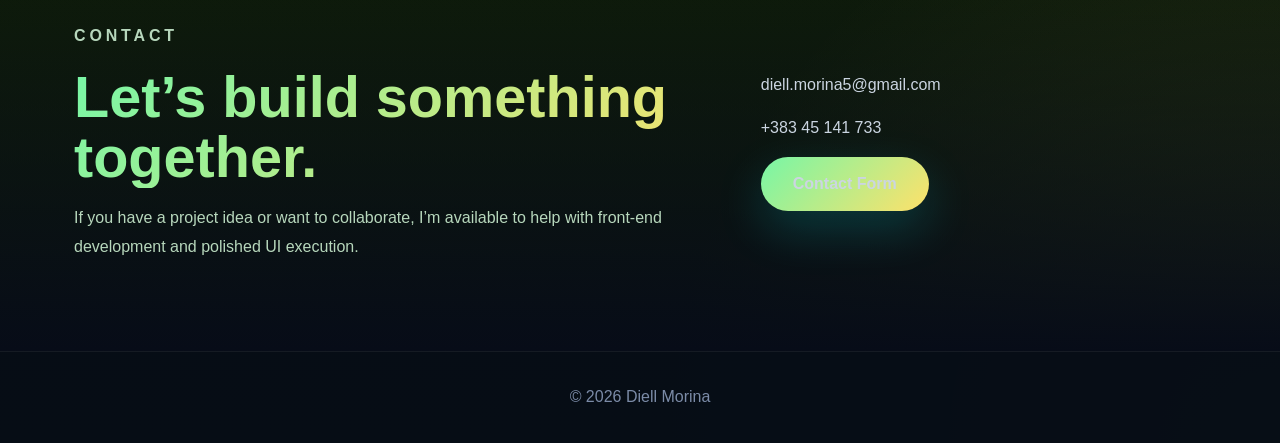
==== commit eab415ca: "Add files via upload" ====
--- a/index.html
+++ b/index.html
@@ -1,63 +1,98 @@
 <!DOCTYPE html>
 <html lang="en">
 <head>
-    <!-- Google tag (gtag.js) -->
-<script async src="https://www.googletagmanager.com/gtag/js?id=G-41D8GFXXLB"></script>
-<script>
-  window.dataLayer = window.dataLayer || [];
-  function gtag(){dataLayer.push(arguments);}
-  gtag('js', new Date());
-
-  gtag('config', 'G-41D8GFXXLB');
-</script>
     <meta charset="UTF-8">
     <meta name="viewport" content="width=device-width, initial-scale=1.0">
-    <title>Diell Morina - Web Portfolio</title>
+    <title>Diell Morina | Front-End Developer</title>
     <link rel="stylesheet" href="styles.css">
-    <!-- Google tag (gtag.js) -->
-    <script async src="https://www.googletagmanager.com/gtag/js?id=G-41D8GFXXLB"></script>
-    <script>
-      window.dataLayer = window.dataLayer || [];
-      function gtag(){dataLayer.push(arguments);}
-      gtag('js', new Date());
-      gtag('config', 'G-41D8GFXXLB');
-    </script>
 </head>
 <body>
+    <div id="preloader" class="preloader">
+        <div class="preloader-card">
+            <div class="preloader-logo">Diell<span>Morina</span></div>
+            <div class="preloader-body">
+                <div class="spinner"></div>
+                <div class="loader-copy">
+                    <p class="loader-title">Launching interface</p>
+                    <p class="loader-subtitle">Preparing a sleek experience...</p>
+                </div>
+                <div class="loader-percent" id="loaderPercent">0%</div>
+            </div>
+        </div>
+    </div>
     <!-- Navigation Bar -->
     <nav class="navbar">
-        <div class="container">
-            <div class="logo">Diell Morina</div>
-            <div class="hamburger" id="hamburger">
-                <span></span>
-                <span></span>
-                <span></span>
+        <div class="container nav-inner">
+            <a href="#home" class="logo">Diell<span>Morina</span></a>
+            <div class="nav-actions">
+                <ul class="nav-links" id="navLinks">
+                    <li><a href="#home">Home</a></li>
+                    <li><a href="#about">About</a></li>
+                    <li><a href="#projects">Projects</a></li>
+                    <li><a href="#contact">Contact</a></li>
+                </ul>
+                <button class="cta-button nav-cta"><a href="#projects">View Work</a></button>
+                <div class="hamburger" id="hamburger">
+                    <span></span>
+                    <span></span>
+                    <span></span>
+                </div>
             </div>
-            <ul class="nav-links" id="navLinks">
-                <li><a href="#home">Home</a></li>
-                <li><a href="#projects">Projects</a></li>
-                <li><a href="#contact">Contact</a></li>
-            </ul>
         </div>
     </nav>
 
     <!-- Hero Section -->
     <section id="home" class="hero">
-        <div class="hero-content">
-            <h1>Web Projects Showcase</h1>
-            <p>Explore my latest web design and development projects</p>
-            <a href="#projects" class="cta-button">View Projects</a>
+        <div class="container hero-inner">
+            <div class="hero-copy">
+                <p class="hero-eyebrow">Front-End Developer</p>
+                <h1>Building polished, high-performance web experiences for modern brands.</h1>
+                <p class="hero-description">I translate ideas into responsive interfaces with clean code, crisp design, and subtle motion. My work focuses on accessible websites, elegant product pages, and memorable digital experiences.</p>
+                <div class="hero-buttons">
+                    <a href="#projects" class="cta-button">See Projects</a>
+                    <a href="#contact" class="cta-button cta-outline">Say Hello</a>
+                </div>
+                <div class="hero-meta">
+                    <span>HTML</span>
+                    <span>CSS</span>
+                    <span>JavaScript</span>
+                    <span>React</span>
+                </div>
+            </div>
         </div>
     </section>
 
     <!-- About Section -->
     <section id="about" class="about">
         <div class="container about-grid">
-            <div class="about-photo" aria-hidden="true"></div>
-            <div class="about-content">
-                <h2 class="section-title">About Me</h2>
-                <p>I'm a student at the Digital School of Kosovo and a Front-End Developer. I build responsive websites using HTML, CSS, and JavaScript. I'm currently learning React and improving my skills to create accessible, user-friendly interfaces.</p>
-                
+            <div class="about-copy">
+                <p class="section-subtitle">About Me</p>
+                <h2 class="section-title">Design-driven development for strong digital presence.</h2>
+                <p>I am a Front-End Developer from Kosovo, currently studying at the Digital School of Kosovo. I build responsive websites using HTML, CSS, and JavaScript, and I am exploring React while sharpening my skills in modern UI, performance, and accessibility.</p>
+            </div>
+            <div class="about-details">
+                <div class="about-list">
+                    <div>
+                        <strong>Projects</strong>
+                        <p>Responsive web apps, business sites, and interactive portfolios.</p>
+                    </div>
+                    <div>
+                        <strong>Approach</strong>
+                        <p>Clean visual hierarchy, micro-interactions, and fast load times.</p>
+                    </div>
+                    <div>
+                        <strong>Focus</strong>
+                        <p>Accessible layouts, mobile-first design, and polished execution.</p>
+                    </div>
+                </div>
+                <div class="skills-grid">
+                    <span class="skill-chip">HTML</span>
+                    <span class="skill-chip">CSS</span>
+                    <span class="skill-chip">JavaScript</span>
+                    <span class="skill-chip">React</span>
+                    <span class="skill-chip">UI/UX</span>
+                    <span class="skill-chip">Responsive</span>
+                </div>
             </div>
         </div>
     </section>
@@ -65,6 +100,7 @@
     <!-- Projects Section -->
     <section id="projects" class="projects">
         <div class="container">
+            <p class="section-subtitle">Selected Work</p>
             <h2 class="section-title">Featured Projects</h2>
             <div class="projects-grid" id="projectsContainer">
                 <!-- Projects will be loaded here dynamically -->
@@ -89,19 +125,24 @@
 
     <!-- Contact Section -->
     <section id="contact" class="contact">
-        <div class="container">
-            <h2 class="section-title">Get In Touch</h2>
-            <p>Interested in my work? Let me know!</p>
-            <p>Tel: +38345141733</p>
-            <p>Email: diell.morina5@gmail.com</p>
-            <a href="contact.html" class="cta-button contact-me">Contact Me</a>
+        <div class="container contact-inner">
+            <div>
+                <p class="section-subtitle">Contact</p>
+                <h2 class="section-title">Let’s build something together.</h2>
+                <p>If you have a project idea or want to collaborate, I’m available to help with front-end development and polished UI execution.</p>
+            </div>
+            <div class="contact-details">
+                <a href="mailto:diell.morina5@gmail.com">diell.morina5@gmail.com</a>
+                <a href="tel:+38345141733">+383 45 141 733</a>
+                <a href="contact.html" class="cta-button">Contact Form</a>
+            </div>
         </div>
     </section>
 
     <!-- Footer -->
     <footer class="footer">
-        <div class="container">
-            <p>&copy; 2026 My Projects. All rights reserved.</p>
+        <div class="container footer-inner">
+            <p>&copy; 2026 Diell Morina</p>
         </div>
     </footer>
 
--- a/styles.css
+++ b/styles.css
@@ -4,76 +4,206 @@
     box-sizing: border-box;
 }
 
+img,
+picture {
+    max-width: 100%;
+    height: auto;
+    display: block;
+}
+
 :root {
-    --primary-color: #6366f1;
-    --secondary-color: #8b5cf6;
-    --accent-color: #ec4899;
-    --dark-bg: #0f172a;
-    --card-bg: #1e293b;
-    --text-light: #e2e8f0;
-    --text-muted: #cbd5e1;
-    --border-color: #334155;
+    --primary-color: #77f6a6;
+    --secondary-color: #ffe16a;
+    --accent-color: #b0ff9d;
+    --bg-color: #071207;
+    --surface-color: rgba(10, 18, 13, 0.95);
+    --card-color: rgba(8, 16, 11, 0.88);
+    --text-primary: #e8fbf0;
+    --text-muted: #b7d7bc;
+    --border-color: rgba(255, 255, 255, 0.1);
 }
 
 body {
     font-family: 'Segoe UI', Tahoma, Geneva, Verdana, sans-serif;
-    background: linear-gradient(135deg, var(--dark-bg) 0%, #1a1f3a 100%);
-    color: var(--text-light);
-    line-height: 1.6;
+    background: radial-gradient(circle at top left, rgba(119, 246, 166, 0.16), transparent 18%),
+                radial-gradient(circle at bottom right, rgba(255, 225, 106, 0.12), transparent 16%),
+                linear-gradient(180deg, #061204 0%, #0b1907 45%, #101e09 100%);
+    color: var(--text-primary);
+    line-height: 1.65;
     overflow-x: hidden;
 }
 
+.preloader {
+    position: fixed;
+    inset: 0;
+    z-index: 3000;
+    display: flex;
+    align-items: center;
+    justify-content: center;
+    background: radial-gradient(circle at top right, rgba(119, 246, 166, 0.24), transparent 18%),
+                radial-gradient(circle at bottom left, rgba(255, 225, 106, 0.18), transparent 16%),
+                linear-gradient(180deg, rgba(4, 6, 13, 0.98), rgba(12, 17, 11, 0.99));
+    backdrop-filter: blur(14px);
+    transition: opacity 0.4s ease;
+}
+
+.preloader.hide {
+    opacity: 0;
+    pointer-events: none;
+}
+
+.preloader-card {
+    width: min(420px, calc(100% - 40px));
+    padding: 2rem 2.2rem;
+    border-radius: 28px;
+    background: rgba(8, 16, 11, 0.96);
+    border: 1px solid rgba(119, 246, 166, 0.18);
+    box-shadow: 0 30px 80px rgba(119, 246, 166, 0.18);
+    text-align: center;
+}
+
+.preloader-logo {
+    font-size: 1.5rem;
+    letter-spacing: 0.16em;
+    font-weight: 800;
+    margin-bottom: 1.35rem;
+    color: #edf2ff;
+}
+
+.preloader-logo span {
+    color: var(--primary-color);
+}
+
+.preloader-body {
+    display: grid;
+    gap: 1rem;
+    align-items: center;
+}
+
+.loader-percent {
+    font-weight: 700;
+    color: var(--text-primary);
+    margin-top: 0.25rem;
+    font-size: 0.95rem;
+    letter-spacing: 0.02em;
+    text-align: center;
+}
+
+.spinner {
+    width: 72px;
+    height: 72px;
+    margin: 0 auto;
+    border-radius: 50%;
+    position: relative;
+    border: 6px solid rgba(255, 255, 255, 0.12);
+    border-top-color: var(--secondary-color);
+    animation: spin 0.95s linear infinite;
+}
+
+.spinner::after {
+    content: '';
+    position: absolute;
+    inset: 14px;
+    border-radius: 50%;
+    background: rgba(255, 255, 255, 0.06);
+}
+
+.loader-copy {
+    display: grid;
+    gap: 0.35rem;
+}
+
+.loader-title {
+    color: #eef2ff;
+    font-size: 1rem;
+    font-weight: 700;
+}
+
+.loader-subtitle {
+    color: #94a3b8;
+    font-size: 0.92rem;
+}
+
+@keyframes spin {
+    from { transform: rotate(0deg); }
+    to { transform: rotate(360deg); }
+}
+
 .container {
-    max-width: 1200px;
+    max-width: 1180px;
     margin: 0 auto;
-    padding: 0 20px;
-}
-
-/* Navigation Bar */
+    padding: 0 24px;
+}
+
 .navbar {
     position: fixed;
     top: 0;
     width: 100%;
-    background: rgba(15, 23, 42, 0.95);
-    backdrop-filter: blur(10px);
-    border-bottom: 1px solid var(--border-color);
+    background: rgba(5, 10, 20, 0.92);
+    backdrop-filter: blur(14px);
+    border-bottom: 1px solid rgba(255, 255, 255, 0.06);
     z-index: 1000;
     padding: 1rem 0;
 }
 
-.navbar .container {
+.nav-inner {
     display: flex;
     justify-content: space-between;
     align-items: center;
+    gap: 1rem;
 }
 
 .logo {
-    font-size: 1.5rem;
+    font-size: 1.55rem;
+    font-weight: 800;
+    color: #ffffff;
+}
+
+.logo span {
+    color: var(--primary-color);
+}
+
+.nav-actions {
+    display: flex;
+    align-items: center;
+    gap: 1rem;
+}
+
+.nav-links {
+    display: flex;
+    list-style: none;
+    gap: 1.75rem;
+}
+
+.nav-links a {
+    color: var(--text-primary);
+    text-decoration: none;
+    transition: color 0.25s ease;
+    font-size: 0.95rem;
+    font-weight: 500;
+}
+
+.nav-links a:hover {
+    color: var(--secondary-color);
+}
+
+.nav-cta {
+    display: inline-flex;
+    padding: 0;
+    border: none;
+    background: transparent;
+}
+
+.nav-cta a {
+    display: inline-flex;
+    padding: 10px 22px;
+    background: linear-gradient(135deg, var(--primary-color), var(--secondary-color));
+    border-radius: 999px;
+    color: #020617;
+    text-decoration: none;
     font-weight: 700;
-    background: linear-gradient(135deg, var(--primary-color), var(--accent-color));
-    -webkit-background-clip: text;
-    -webkit-text-fill-color: transparent;
-    background-clip: text;
-}
-
-.nav-links {
-    display: flex;
-    list-style: none;
-    gap: 2rem;
-}
-
-.nav-links a {
-    color: var(--text-light);
-    text-decoration: none;
-    transition: color 0.3s ease;
-    padding: 0.5rem 0;
-}
-
-.nav-links a:hover {
-    color: var(--primary-color);
-}
-
-/* Hamburger Menu */
+}
+
 .hamburger {
     display: none;
     flex-direction: column;
@@ -83,15 +213,15 @@
 }
 
 .hamburger span {
-    width: 25px;
+    width: 26px;
     height: 3px;
-    background: var(--text-light);
-    border-radius: 3px;
-    transition: all 0.3s ease;
+    background: var(--text-primary);
+    border-radius: 999px;
+    transition: transform 0.3s ease, opacity 0.3s ease;
 }
 
 .hamburger.active span:nth-child(1) {
-    transform: rotate(45deg) translate(10px, 10px);
+    transform: rotate(45deg) translate(6px, 6px);
 }
 
 .hamburger.active span:nth-child(2) {
@@ -99,168 +229,277 @@
 }
 
 .hamburger.active span:nth-child(3) {
-    transform: rotate(-45deg) translate(7px, -7px);
-}
-
-/* Hero Section */
+    transform: rotate(-45deg) translate(6px, -6px);
+}
+
 .hero {
-    margin-top: 60px;
-    min-height: 100vh;
+    margin-top: 82px;
+    min-height: calc(100vh - 82px);
     display: flex;
     align-items: center;
-    justify-content: center;
-    background: linear-gradient(135deg, rgba(99, 102, 241, 0.1) 0%, rgba(236, 72, 153, 0.1) 100%);
     position: relative;
     overflow: hidden;
 }
 
-.hero::before {
-    content: '';
-    position: absolute;
-    width: 400px;
-    height: 400px;
-    background: radial-gradient(circle, rgba(99, 102, 241, 0.2) 0%, transparent 70%);
-    border-radius: 50%;
-    top: -100px;
-    left: -100px;
-    animation: float 6s ease-in-out infinite;
-}
-
+.hero::before,
 .hero::after {
     content: '';
     position: absolute;
-    width: 300px;
-    height: 300px;
-    background: radial-gradient(circle, rgba(236, 72, 153, 0.2) 0%, transparent 70%);
     border-radius: 50%;
-    bottom: -50px;
-    right: -50px;
-    animation: float 8s ease-in-out infinite reverse;
-}
-
-.hero-content {
+    filter: blur(35px);
+    opacity: 0.7;
+}
+
+.hero::before {
+    width: 420px;
+    height: 420px;
+    top: -120px;
+    right: -80px;
+    background: rgba(93, 153, 255, 0.18);
+}
+
+.hero::after {
+    width: 360px;
+    height: 360px;
+    bottom: -90px;
+    left: -100px;
+    background: rgba(0, 240, 255, 0.12);
+}
+
+.hero-inner {
     position: relative;
     z-index: 1;
-    text-align: center;
-    animation: slideUp 0.8s ease-out;
-}
-
-.hero h1 {
-    font-size: 4rem;
-    font-weight: 800;
+    max-width: 760px;
+    width: 100%;
+}
+
+.hero-eyebrow,
+.section-subtitle {
+    font-size: 0.8rem;
+    letter-spacing: 0.24em;
+    text-transform: uppercase;
+    font-weight: 700;
     margin-bottom: 1rem;
-    background: linear-gradient(135deg, var(--primary-color), var(--accent-color));
+    color: var(--accent-color);
+}
+
+.hero h1,
+.section-title {
+    font-size: clamp(2.8rem, 4.5vw, 4.3rem);
+    line-height: 1.05;
+    margin-bottom: 1.4rem;
+    background: linear-gradient(135deg, var(--primary-color), var(--secondary-color));
     -webkit-background-clip: text;
     -webkit-text-fill-color: transparent;
-    background-clip: text;
-}
-
-.hero p {
-    font-size: 1.5rem;
+}
+
+.hero-description,
+.about-content p,
+.contact p,
+.modal-details p,
+.project-description,
+.contact-form p {
     color: var(--text-muted);
-    margin-bottom: 2rem;
+    font-size: 1rem;
+    line-height: 1.8;
+}
+
+.hero-buttons {
+    display: flex;
+    gap: 1rem;
+    flex-wrap: wrap;
+    margin-bottom: 1.85rem;
+}
+
+.cta-button,
+.visit-button {
+    display: inline-flex;
+    align-items: center;
+    justify-content: center;
+    padding: 14px 32px;
+    border-radius: 999px;
+    font-weight: 700;
+    border: none;
+    cursor: pointer;
+    transition: transform 0.25s ease, box-shadow 0.25s ease;
 }
 
 .cta-button {
-    display: inline-block;
-    padding: 15px 40px;
     background: linear-gradient(135deg, var(--primary-color), var(--secondary-color));
-    color: white;
-    text-decoration: none;
-    border-radius: 50px;
-    font-weight: 600;
-    transition: all 0.3s ease;
-    box-shadow: 0 10px 30px rgba(99, 102, 241, 0.3);
-}
-
-.cta-button:hover {
+    color: #020617;
+    box-shadow: 0 18px 48px rgba(0, 240, 255, 0.18);
+}
+
+.cta-button:hover,
+.visit-button:hover,
+.nav-cta:hover a {
     transform: translateY(-3px);
-    box-shadow: 0 15px 40px rgba(99, 102, 241, 0.4);
-}
-
-/* Projects Section */
-.projects {
-    padding: 80px 0;
-    position: relative;
+}
+
+.cta-outline {
+    background: rgba(255, 255, 255, 0.04);
+    border: 1px solid rgba(255, 255, 255, 0.12);
+    color: var(--text-primary);
+}
+
+.hero-meta {
+    display: inline-flex;
+    flex-wrap: wrap;
+    gap: 0.75rem;
+}
+
+.hero-meta span {
+    padding: 0.7rem 1rem;
+    border-radius: 999px;
+    background: rgba(255, 255, 255, 0.05);
+    color: #cbd5e1;
+    border: 1px solid rgba(255, 255, 255, 0.08);
+    font-size: 0.9rem;
+}
+
+.about,
+.projects,
+.contact,
+.contact-form-section {
+    padding: 90px 0;
+}
+
+.about-grid {
+    display: grid;
+    grid-template-columns: 1.05fr 0.95fr;
+    gap: 3rem;
+    align-items: start;
+}
+
+.about-copy {
+    max-width: 100%;
+}
+
+.about-details {
+    display: grid;
+    gap: 1.5rem;
+}
+
+.about-list {
+    display: grid;
+    gap: 1rem;
+    margin-bottom: 0;
+}
+
+.about-list div {
+    background: rgba(255, 255, 255, 0.03);
+    border: 1px solid rgba(255, 255, 255, 0.08);
+    border-radius: 18px;
+    padding: 1.25rem 1.4rem;
+}
+
+.about-list strong {
+    display: block;
+    margin-bottom: 0.6rem;
+    color: #f8fbff;
+}
+
+.skills-grid {
+    display: flex;
+    flex-wrap: wrap;
+    gap: 0.85rem;
+}
+
+.skill-chip {
+    padding: 0.75rem 0.95rem;
+    border-radius: 999px;
+    border: 1px solid rgba(255, 255, 255, 0.08);
+    background: rgba(255, 255, 255, 0.05);
+    color: #cbd5e1;
+    font-size: 0.9rem;
 }
 
 .section-title {
-    font-size: 3rem;
-    font-weight: 800;
-    text-align: center;
-    margin-bottom: 4rem;
-    background: linear-gradient(135deg, var(--primary-color), var(--accent-color));
-    -webkit-background-clip: text;
-    -webkit-text-fill-color: transparent;
-    background-clip: text;
+    margin-bottom: 1rem;
 }
 
 .projects-grid {
     display: grid;
-    grid-template-columns: repeat(auto-fill, minmax(320px, 1fr));
-    gap: 2rem;
-    animation: slideUp 0.8s ease-out 0.2s both;
+    grid-template-columns: repeat(auto-fit, minmax(300px, 1fr));
+    gap: 1.75rem;
+    margin-top: 2rem;
 }
 
 .project-card {
-    background: var(--card-bg);
+    background: var(--card-color);
     border: 1px solid var(--border-color);
-    border-radius: 15px;
+    border-radius: 24px;
     overflow: hidden;
-    cursor: pointer;
-    transition: all 0.3s ease;
+    transition: transform 0.3s ease, border-color 0.3s ease, box-shadow 0.3s ease;
     display: flex;
     flex-direction: column;
-    height: 100%;
+    min-height: 100%;
 }
 
 .project-card:hover {
-    transform: translateY(-10px);
-    border-color: var(--primary-color);
-    box-shadow: 0 20px 40px rgba(99, 102, 241, 0.2);
+    transform: translateY(-8px);
+    border-color: rgba(93, 153, 255, 0.35);
+    box-shadow: 0 30px 70px rgba(26, 69, 161, 0.18);
 }
 
 .project-image {
     width: 100%;
-    height: 250px;
+    height: 220px;
     object-fit: cover;
     background: linear-gradient(135deg, var(--primary-color), var(--secondary-color));
-    position: relative;
 }
 
 .project-info {
-    padding: 1.5rem;
+    padding: 1.6rem;
+    display: flex;
+    flex-direction: column;
+    gap: 1rem;
     flex-grow: 1;
-    display: flex;
-    flex-direction: column;
 }
 
 .project-title {
-    font-size: 1.5rem;
+    font-size: 1.35rem;
     font-weight: 700;
-    margin-bottom: 0.5rem;
-    color: var(--text-light);
+    color: #f8fbff;
 }
 
 .project-description {
-    color: var(--text-muted);
-    font-size: 0.95rem;
-    margin-bottom: 1rem;
-    flex-grow: 1;
-}
-
+    color: #aab9d6;
+    font-size: 0.98rem;
+    line-height: 1.7;
+}
+
+.project-languages {
+    display: flex;
+    flex-wrap: wrap;
+    gap: 0.5rem;
+    margin-top: 0.75rem;
+}
+
+.language-chip,
 .project-tag {
-    display: inline-block;
-    background: rgba(99, 102, 241, 0.2);
+    display: inline-flex;
+    align-items: center;
+    justify-content: center;
+    padding: 0.45rem 0.95rem;
+    border-radius: 999px;
+    background: rgba(255, 255, 255, 0.04);
     color: var(--primary-color);
-    padding: 0.3rem 0.8rem;
-    border-radius: 20px;
-    font-size: 0.85rem;
+    font-size: 0.82rem;
+    border: 1px solid rgba(119, 246, 166, 0.2);
+    box-shadow: inset 0 0 0 1px rgba(255, 255, 255, 0.03);
+}
+
+.language-chip {
+    color: #cdeccb;
+}
+
+.project-tag {
     margin-top: auto;
-    width: fit-content;
-}
-
-/* Modal */
+    padding: 0.5rem 1rem;
+    font-weight: 600;
+}
+
 .modal {
     display: none;
     position: fixed;
@@ -269,20 +508,20 @@
     top: 0;
     width: 100%;
     height: 100%;
-    background: rgba(0, 0, 0, 0.7);
+    background: rgba(0, 0, 0, 0.75);
     backdrop-filter: blur(5px);
     animation: fadeIn 0.3s ease;
 }
 
 .modal-content {
-    background: var(--card-bg);
+    background: rgba(7, 12, 24, 0.98);
     margin: 5% auto;
     padding: 0;
-    border-radius: 15px;
+    border-radius: 24px;
     width: 90%;
-    max-width: 800px;
-    border: 1px solid var(--border-color);
-    overflow: visible;
+    max-width: 860px;
+    border: 1px solid rgba(255, 255, 255, 0.08);
+    overflow: hidden;
     animation: slideDown 0.3s ease;
     position: relative;
 }
@@ -292,43 +531,42 @@
     grid-template-columns: 1fr 1fr;
     gap: 2rem;
     padding: 2rem;
-    position: relative;
 }
 
 #modalImage {
     width: 100%;
-    height: 300px;
+    height: 100%;
+    min-height: 320px;
     object-fit: cover;
-    border-radius: 10px;
-    position: relative;
+    border-radius: 18px;
 }
 
 .modal-details h2 {
     font-size: 2rem;
     margin-bottom: 1rem;
-    color: var(--text-light);
+    color: #f8fbff;
 }
 
 .modal-details p {
-    color: var(--text-muted);
+    color: #b4c2dd;
     margin-bottom: 1.5rem;
     line-height: 1.8;
 }
 
 .visit-button {
-    display: inline-block;
-    padding: 12px 30px;
+    display: inline-flex;
+    padding: 14px 28px;
     background: linear-gradient(135deg, var(--primary-color), var(--secondary-color));
-    color: white;
+    color: #020617;
+    border-radius: 999px;
     text-decoration: none;
-    border-radius: 8px;
     font-weight: 600;
-    transition: all 0.3s ease;
+    transition: transform 0.25s ease, box-shadow 0.25s ease;
 }
 
 .visit-button:hover {
-    transform: scale(1.05);
-    box-shadow: 0 10px 25px rgba(99, 102, 241, 0.3);
+    transform: scale(1.03);
+    box-shadow: 0 18px 45px rgba(0, 240, 255, 0.15);
 }
 
 .close {
@@ -342,8 +580,8 @@
     transition: all 0.3s ease;
     z-index: 10;
     background: rgba(0, 0, 0, 0.5);
-    width: 40px;
-    height: 40px;
+    width: 44px;
+    height: 44px;
     display: flex;
     align-items: center;
     justify-content: center;
@@ -352,34 +590,52 @@
 }
 
 .close:hover {
-    color: white;
+    color: #fff;
     background: rgba(0, 0, 0, 0.7);
     transform: scale(1.1);
 }
 
-/* Contact Section */
 .contact {
-    padding: 80px 0;
-    text-align: center;
-    background: rgba(99, 102, 241, 0.05);
-    border-top: 1px solid var(--border-color);
-}
-
-.contact p {
-    font-size: 1.2rem;
-    color: var(--text-muted);
-}
-
-/* Contact Me button inside contact section */
-.contact .contact-me {
-    display: inline-block;
-    margin-top: 1.25rem;
-}
-
-/* Contact Form Section */
+    background: linear-gradient(180deg, rgba(7, 12, 24, 0) 0%, rgba(7, 12, 24, 1) 100%);
+}
+
+.contact-inner {
+    display: grid;
+    grid-template-columns: 1.25fr 0.85fr;
+    gap: 2rem;
+    align-items: center;
+}
+
+.contact-details {
+    display: flex;
+    flex-direction: column;
+    gap: 1rem;
+    align-items: flex-start;
+}
+
+.contact-details a,
+.contact-details p {
+    color: #cbd5e1;
+    text-decoration: none;
+    font-size: 1rem;
+}
+
+.contact-details a:hover {
+    color: var(--primary-color);
+}
+
+.page-shell,
+.page-hero {
+    padding-top: 90px;
+}
+
+.contact-hero {
+    padding: 90px 0 40px;
+    background: linear-gradient(135deg, rgba(9, 14, 29, 0.96), rgba(18, 24, 45, 0.92));
+}
+
 .contact-form-section {
-    padding: 60px 0 100px;
-    background: transparent;
+    background: rgba(255, 255, 255, 0.02);
 }
 
 .contact-form {
@@ -388,111 +644,142 @@
     display: flex;
     flex-direction: column;
     gap: 1rem;
-    align-items: stretch;
     width: 100%;
     box-sizing: border-box;
 }
 
 .form-grid {
     display: grid;
-    grid-template-columns: repeat(2, 1fr);
+    grid-template-columns: repeat(2, minmax(0, 1fr));
     gap: 1rem;
 }
 
 .contact-form input,
 .contact-form textarea {
-    padding: 14px 16px;
-    border-radius: 10px;
-    border: 1px solid var(--border-color);
-    background: rgba(255,255,255,0.02);
-    color: var(--text-light);
+    padding: 16px 18px;
+    border-radius: 16px;
+    border: 1px solid rgba(255, 255, 255, 0.1);
+    background: rgba(255,255,255,0.03);
+    color: #e2e8f0;
     outline: none;
     width: 100%;
+    transition: border-color 0.2s ease, box-shadow 0.2s ease;
+}
+
+.contact-form input:focus,
+.contact-form textarea:focus {
+    border-color: rgba(93, 153, 255, 0.45);
+    box-shadow: 0 0 0 4px rgba(93, 153, 255, 0.08);
 }
 
 .contact-form textarea {
     grid-column: 1 / -1;
-    min-height: 140px;
+    min-height: 180px;
     resize: vertical;
 }
 
 .contact-form button.cta-button {
-    align-self: center;
-    padding: 12px 36px;
-    border-radius: 40px;
-}
-
-/* About Section */
-.about {
-    padding: 80px 0;
-    background: transparent;
-}
-
-.about-grid {
-    display: grid;
-    grid-template-columns: 320px 1fr;
-    gap: 2rem;
-    align-items: center;
-    max-width: 920px;
-    margin: 0 auto;
-    justify-content: center;
-}
-
-.about-photo {
-    width: 100%;
-    height: 260px;
-    background: linear-gradient(135deg, var(--primary-color), var(--accent-color));
-    border-radius: 14px;
-    box-shadow: 0 10px 30px rgba(99,102,241,0.12);
-}
-
-.about-content p {
-    color: var(--text-muted);
-    font-size: 1.05rem;
-    margin-bottom: 1.25rem;
-}
-
-.about-content {
-    justify-self: center;
-    max-width: 560px;
-}
-
-@media (max-width: 768px) {
-    .about-grid {
+    align-self: flex-start;
+    padding: 14px 30px;
+}
+
+.footer {
+    background: rgba(6, 12, 23, 0.95);
+    border-top: 1px solid rgba(255, 255, 255, 0.06);
+    padding: 2rem 0;
+    text-align: center;
+    color: #7b8ba7;
+}
+
+@media (max-width: 1024px) {
+    .about-grid,
+    .contact-inner {
         grid-template-columns: 1fr;
+    }
+
+    .hero h1,
+    .section-title {
+        font-size: clamp(2.4rem, 6vw, 3.4rem);
+    }
+}
+
+@media (max-width: 820px) {
+    .nav-actions {
+        gap: 0.75rem;
+    }
+
+    .nav-links {
+        position: fixed;
+        top: 80px;
+        right: -100%;
+        width: 260px;
+        height: calc(100vh - 80px);
+        background: rgba(5, 10, 20, 0.96);
+        backdrop-filter: blur(14px);
+        flex-direction: column;
+        align-items: center;
+        justify-content: flex-start;
+        padding: 2rem 1rem;
+        gap: 1.5rem;
+        transition: right 0.3s ease;
+        border-left: 1px solid rgba(255, 255, 255, 0.08);
+    }
+
+    .nav-links.active {
+        right: 0;
+    }
+
+    .nav-links li {
+        width: 100%;
         text-align: center;
     }
 
-    .about-photo {
-        margin: 0 auto 1rem;
-        height: 200px;
-        width: 80%;
-    }
-}
-
-@media (max-width: 768px) {
+    .nav-links a {
+        font-size: 1.05rem;
+    }
+
+    .hamburger {
+        display: flex;
+    }
+
+    .nav-cta {
+        display: none;
+    }
+
     .form-grid {
         grid-template-columns: 1fr;
     }
 }
 
-/* Footer */
-.footer {
-    background: rgba(0, 0, 0, 0.3);
-    border-top: 1px solid var(--border-color);
-    padding: 2rem 0;
-    text-align: center;
-    color: var(--text-muted);
-}
-
-/* Animations */
-@keyframes float {
-    0%, 100% {
-        transform: translate(0, 0);
-    }
-    50% {
-        transform: translate(30px, 30px);
-    }
+@media (max-width: 640px) {
+    .hero-buttons,
+    .hero-meta {
+        justify-content: center;
+    }
+
+    .hero-copy,
+    .about-copy {
+        text-align: center;
+    }
+
+    .hero h1 {
+        font-size: 2.4rem;
+    }
+
+    .about-list,
+    .contact-details {
+        align-items: center;
+    }
+}
+
+@keyframes fadeIn {
+    from { opacity: 0; }
+    to { opacity: 1; }
+}
+
+@keyframes slideDown {
+    from { transform: translateY(-10px); opacity: 0; }
+    to { transform: translateY(0); opacity: 1; }
 }
 
 @keyframes slideUp {
@@ -563,29 +850,11 @@
         display: flex;
     }
 
-    .nav-links {
-        position: absolute;
-        top: 70px;
-        left: 0;
+    .nav-links li {
         width: 100%;
-        flex-direction: column;
-        background: rgba(15, 23, 42, 0.98);
-        backdrop-filter: blur(10px);
-        gap: 0;
-        border-bottom: 1px solid var(--border-color);
-        max-height: 0;
-        overflow: hidden;
-        transition: max-height 0.3s ease;
-        z-index: 999;
-    }
-
-    .nav-links.active {
-        max-height: 300px;
-    }
-
-    .nav-links li {
         padding: 1rem 0;
         border-bottom: 1px solid var(--border-color);
+        text-align: center;
     }
 
     .nav-links a {
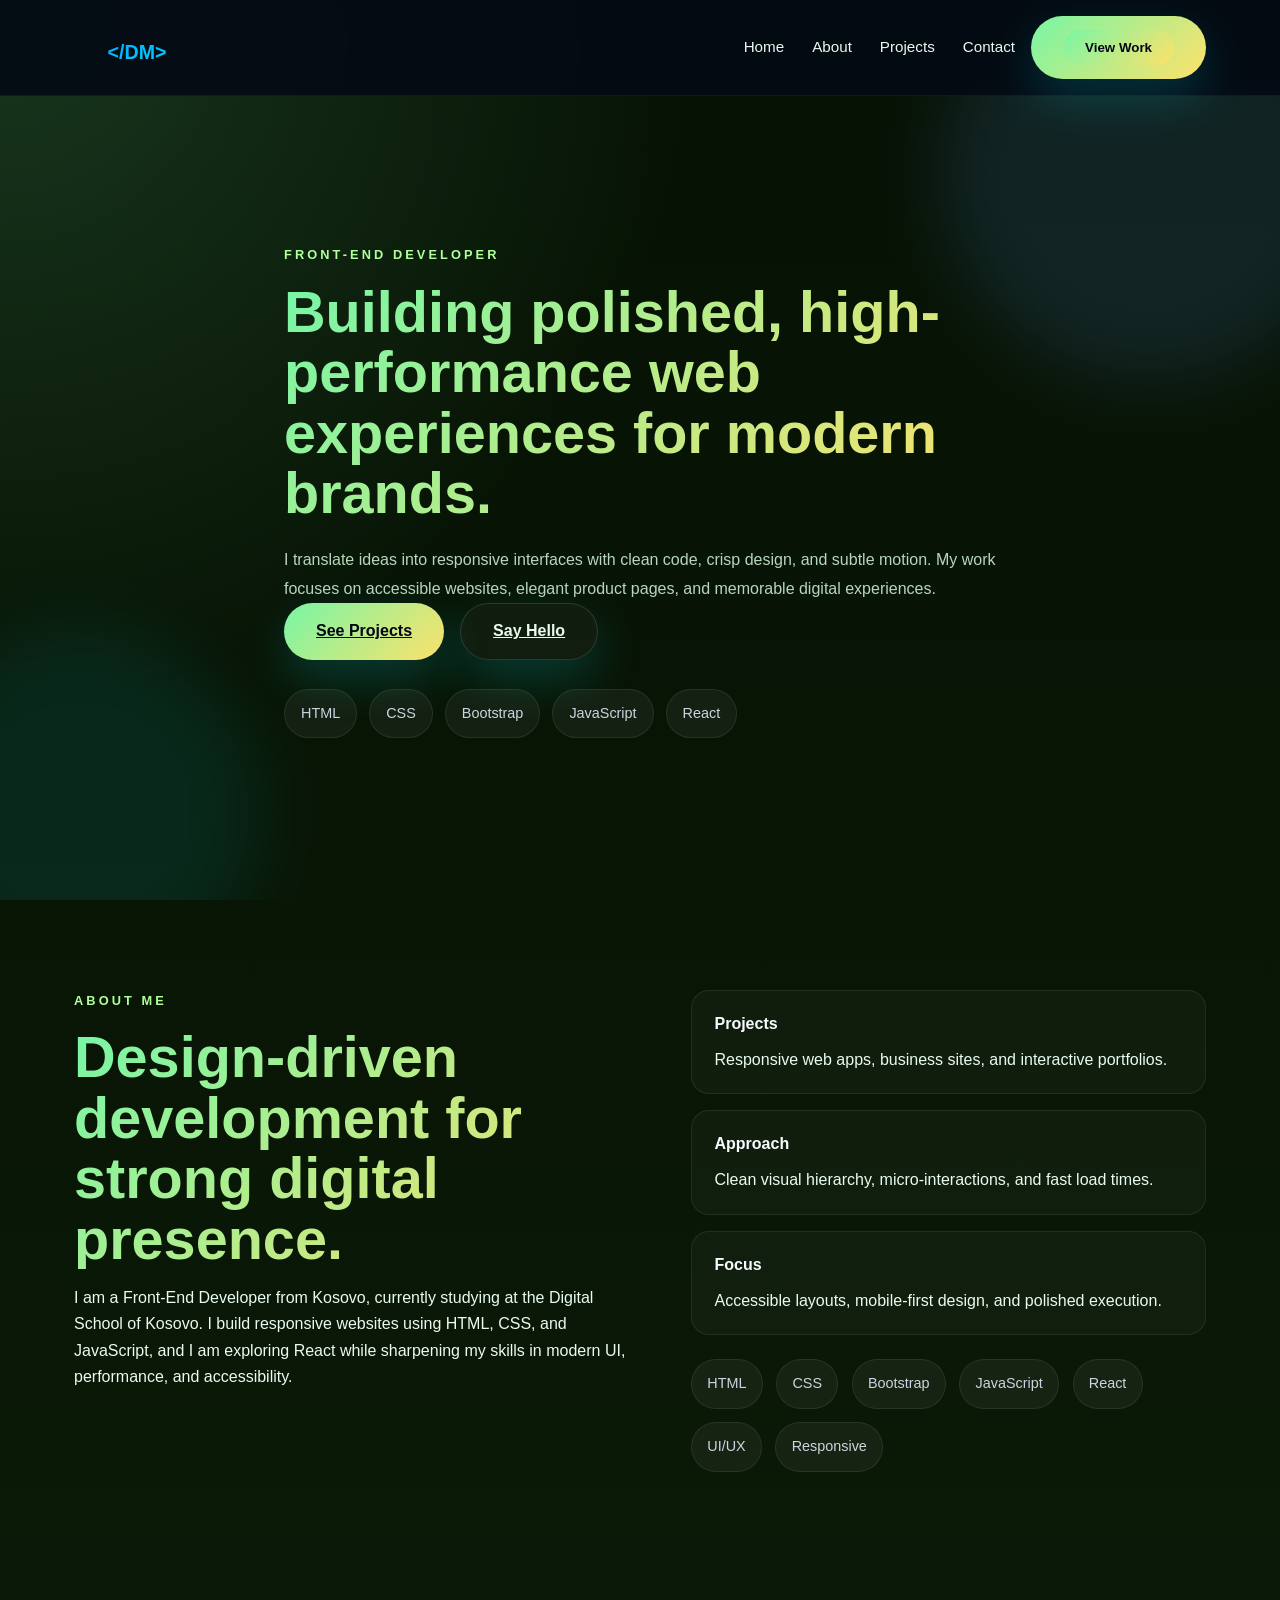
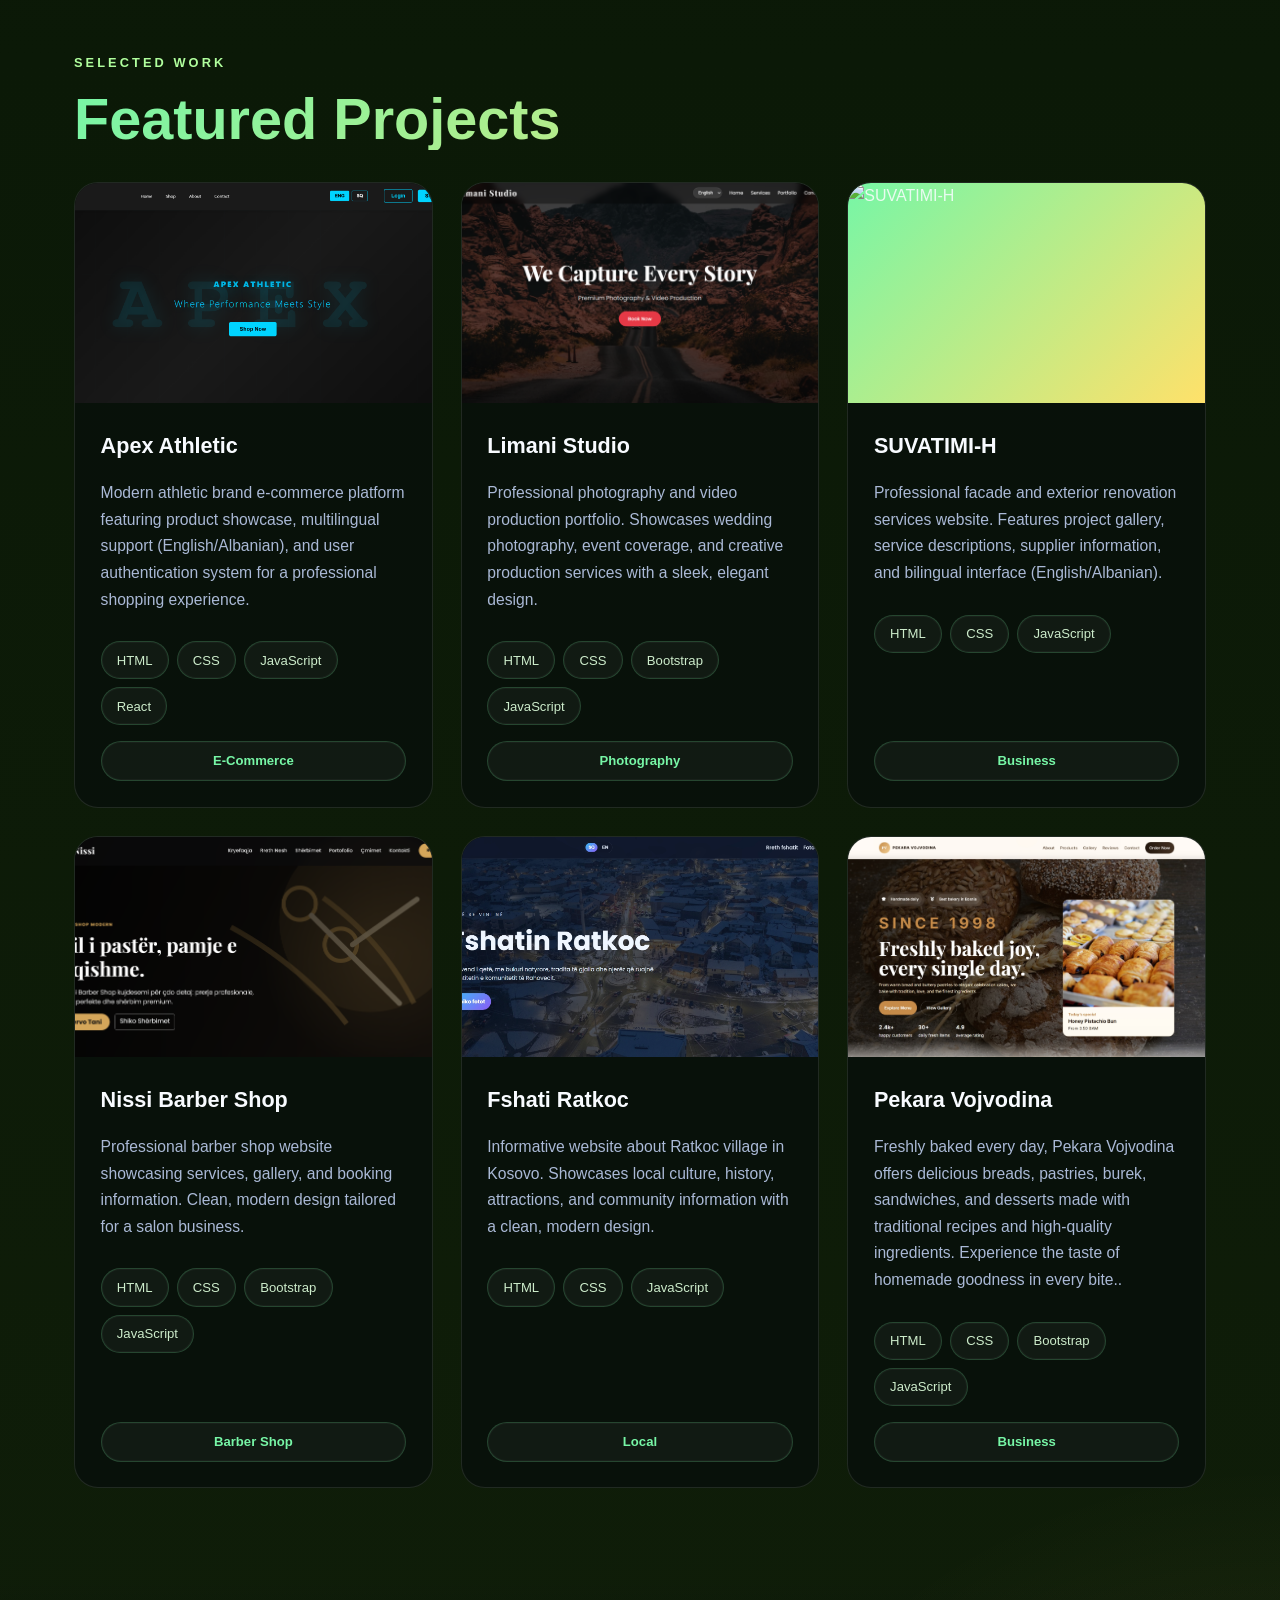
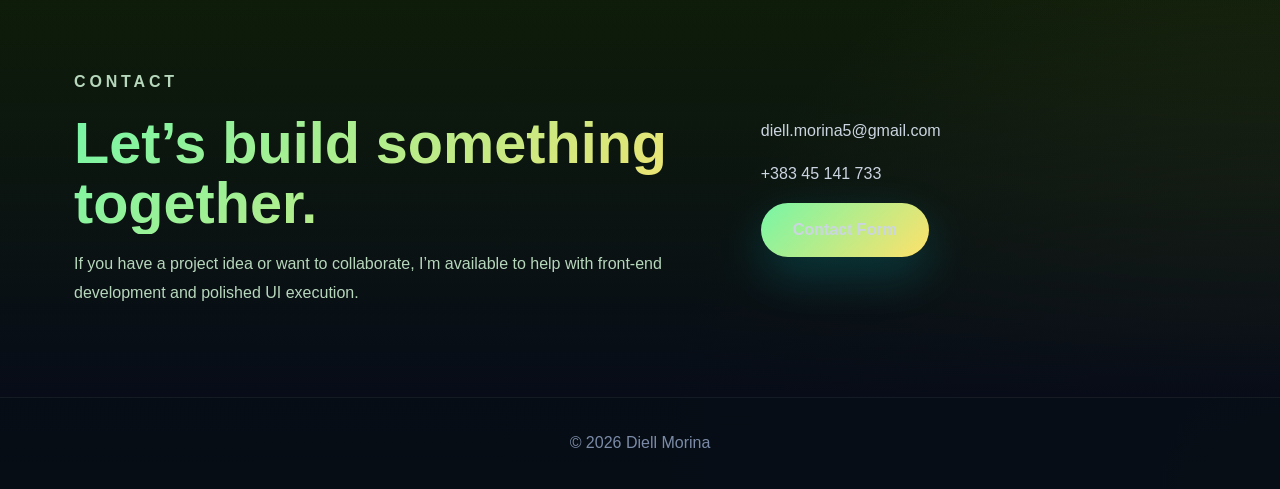
==== commit f681715c: "Add files via upload" ====
--- a/index.html
+++ b/index.html
@@ -5,6 +5,7 @@
     <meta name="viewport" content="width=device-width, initial-scale=1.0">
     <title>Diell Morina | Front-End Developer</title>
     <link rel="stylesheet" href="styles.css">
+    <link rel="icon" href="assets/favicon.svg">
 </head>
 <body>
     <div id="preloader" class="preloader">
@@ -23,7 +24,7 @@
     <!-- Navigation Bar -->
     <nav class="navbar">
         <div class="container nav-inner">
-            <a href="#home" class="logo">Diell<span>Morina</span></a>
+            <a href="#home" class="logo"><img src="assets/logo.svg" alt="Diell Morina" class="site-logo"/></a>
             <div class="nav-actions">
                 <ul class="nav-links" id="navLinks">
                     <li><a href="#home">Home</a></li>
@@ -55,6 +56,7 @@
                 <div class="hero-meta">
                     <span>HTML</span>
                     <span>CSS</span>
+                    <span>Bootstrap</span>
                     <span>JavaScript</span>
                     <span>React</span>
                 </div>
@@ -88,6 +90,7 @@
                 <div class="skills-grid">
                     <span class="skill-chip">HTML</span>
                     <span class="skill-chip">CSS</span>
+                    <span class="skill-chip">Bootstrap</span>
                     <span class="skill-chip">JavaScript</span>
                     <span class="skill-chip">React</span>
                     <span class="skill-chip">UI/UX</span>
--- a/styles.css
+++ b/styles.css
@@ -157,6 +157,12 @@
     font-size: 1.55rem;
     font-weight: 800;
     color: #ffffff;
+}
+
+.site-logo {
+    height: 42px;
+    width: auto;
+    display: block;
 }
 
 .logo span {
